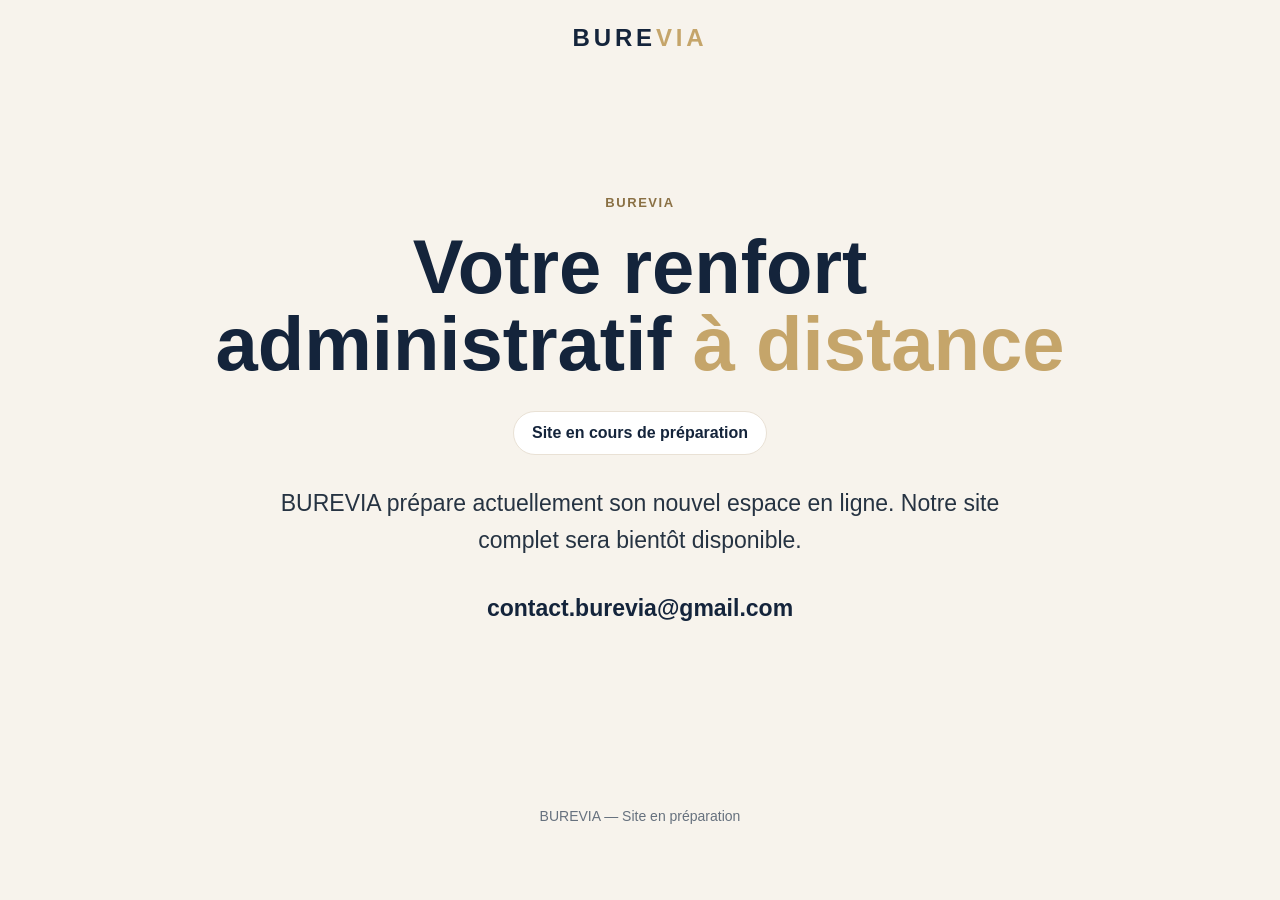
==== index.html @ a7ea3c5e "Add initial HTML structure for BUREVIA site" ====
<!doctype html>
<html lang="fr">
<head>
  <meta charset="utf-8">
  <meta name="viewport" content="width=device-width,initial-scale=1">
  <meta name="robots" content="noindex,nofollow">
  <title>BUREVIA — Votre renfort administratif à distance</title>

  <style>
    :root{
      --navy:#14243b;
      --gold:#c5a56a;
      --cream:#f7f3ec;
      --white:#ffffff;
      --text:#263342;
    }

    *{
      box-sizing:border-box;
    }

    body{
      margin:0;
      font-family:-apple-system,BlinkMacSystemFont,"Segoe UI",sans-serif;
      background:var(--cream);
      color:var(--text);
    }

    header{
      padding:24px 7%;
      display:flex;
      justify-content:center;
    }

    .logo{
      font-weight:800;
      letter-spacing:.16em;
      color:var(--navy);
      font-size:24px;
    }

    .logo span{
      color:var(--gold);
    }

    main{
      min-height:78vh;
      display:grid;
      place-items:center;
      padding:50px 7%;
    }

    .hero{
      max-width:900px;
      text-align:center;
    }

    .eyebrow{
      color:#8a7044;
      font-weight:700;
      letter-spacing:.12em;
      text-transform:uppercase;
      font-size:13px;
    }

    h1{
      font-size:clamp(40px,7vw,76px);
      line-height:1.02;
      color:var(--navy);
      margin:18px 0;
    }

    .accent{
      color:var(--gold);
    }

    p{
      font-size:clamp(18px,2.4vw,23px);
      line-height:1.6;
      max-width:720px;
      margin:0 auto 32px;
    }

    .status{
      display:inline-block;
      background:var(--white);
      border:1px solid #e9e1d5;
      border-radius:999px;
      padding:12px 18px;
      margin:10px 0 30px;
      color:var(--navy);
      font-weight:700;
    }

    a{
      color:var(--navy);
      font-weight:700;
      text-decoration:none;
    }

    footer{
      text-align:center;
      padding:30px;
      color:#66717e;
      font-size:14px;
    }
  </style>
</head>

<body>
  <header>
    <div class="logo">BURE<span>VIA</span></div>
  </header>

  <main>
    <section class="hero">
      <div class="eyebrow">BUREVIA</div>

      <h1>
        Votre renfort administratif
        <span class="accent">à distance</span>
      </h1>

      <div class="status">
        Site en cours de préparation
      </div>

      <p>
        BUREVIA prépare actuellement son nouvel espace en ligne.
        Notre site complet sera bientôt disponible.
      </p>

      <p>
        <a href="mailto:contact.burevia@gmail.com">
          contact.burevia@gmail.com
        </a>
      </p>
    </section>
  </main>

  <footer>
    BUREVIA — Site en préparation
  </footer>
</body>
</html>
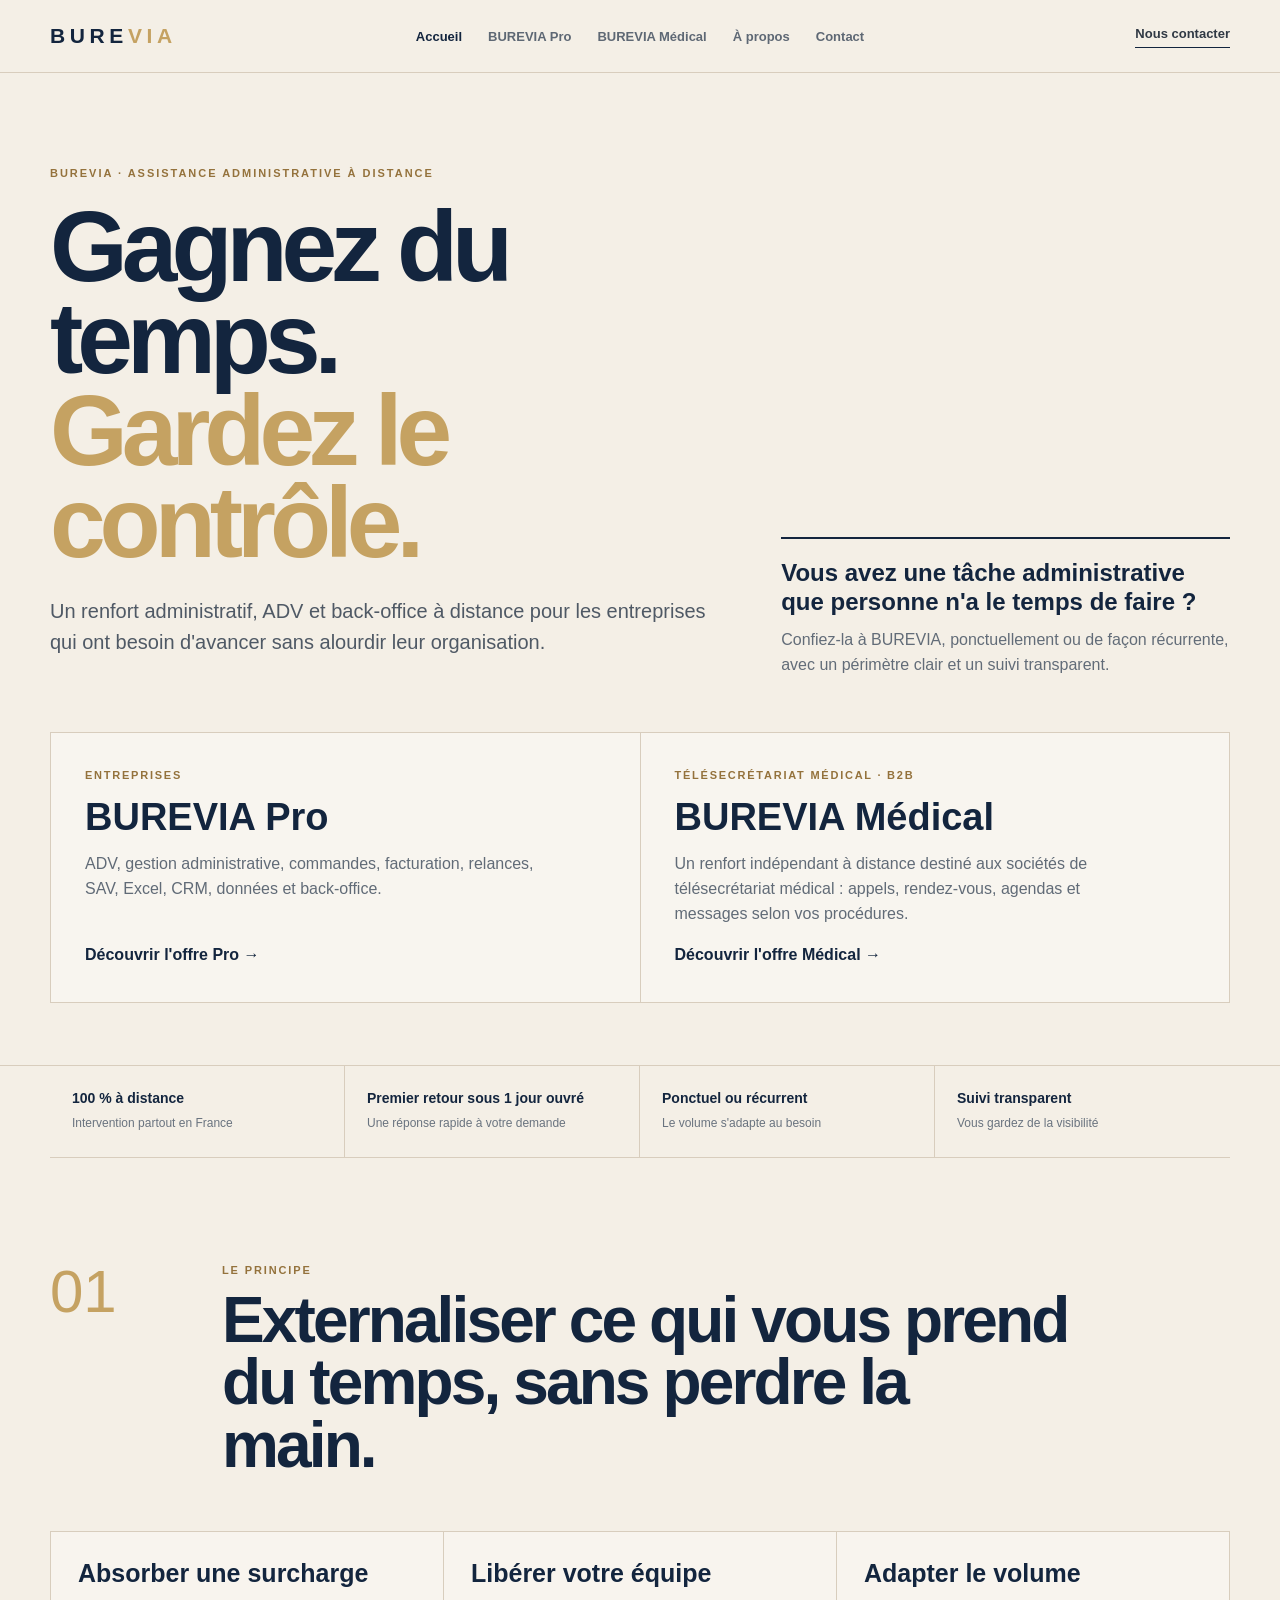
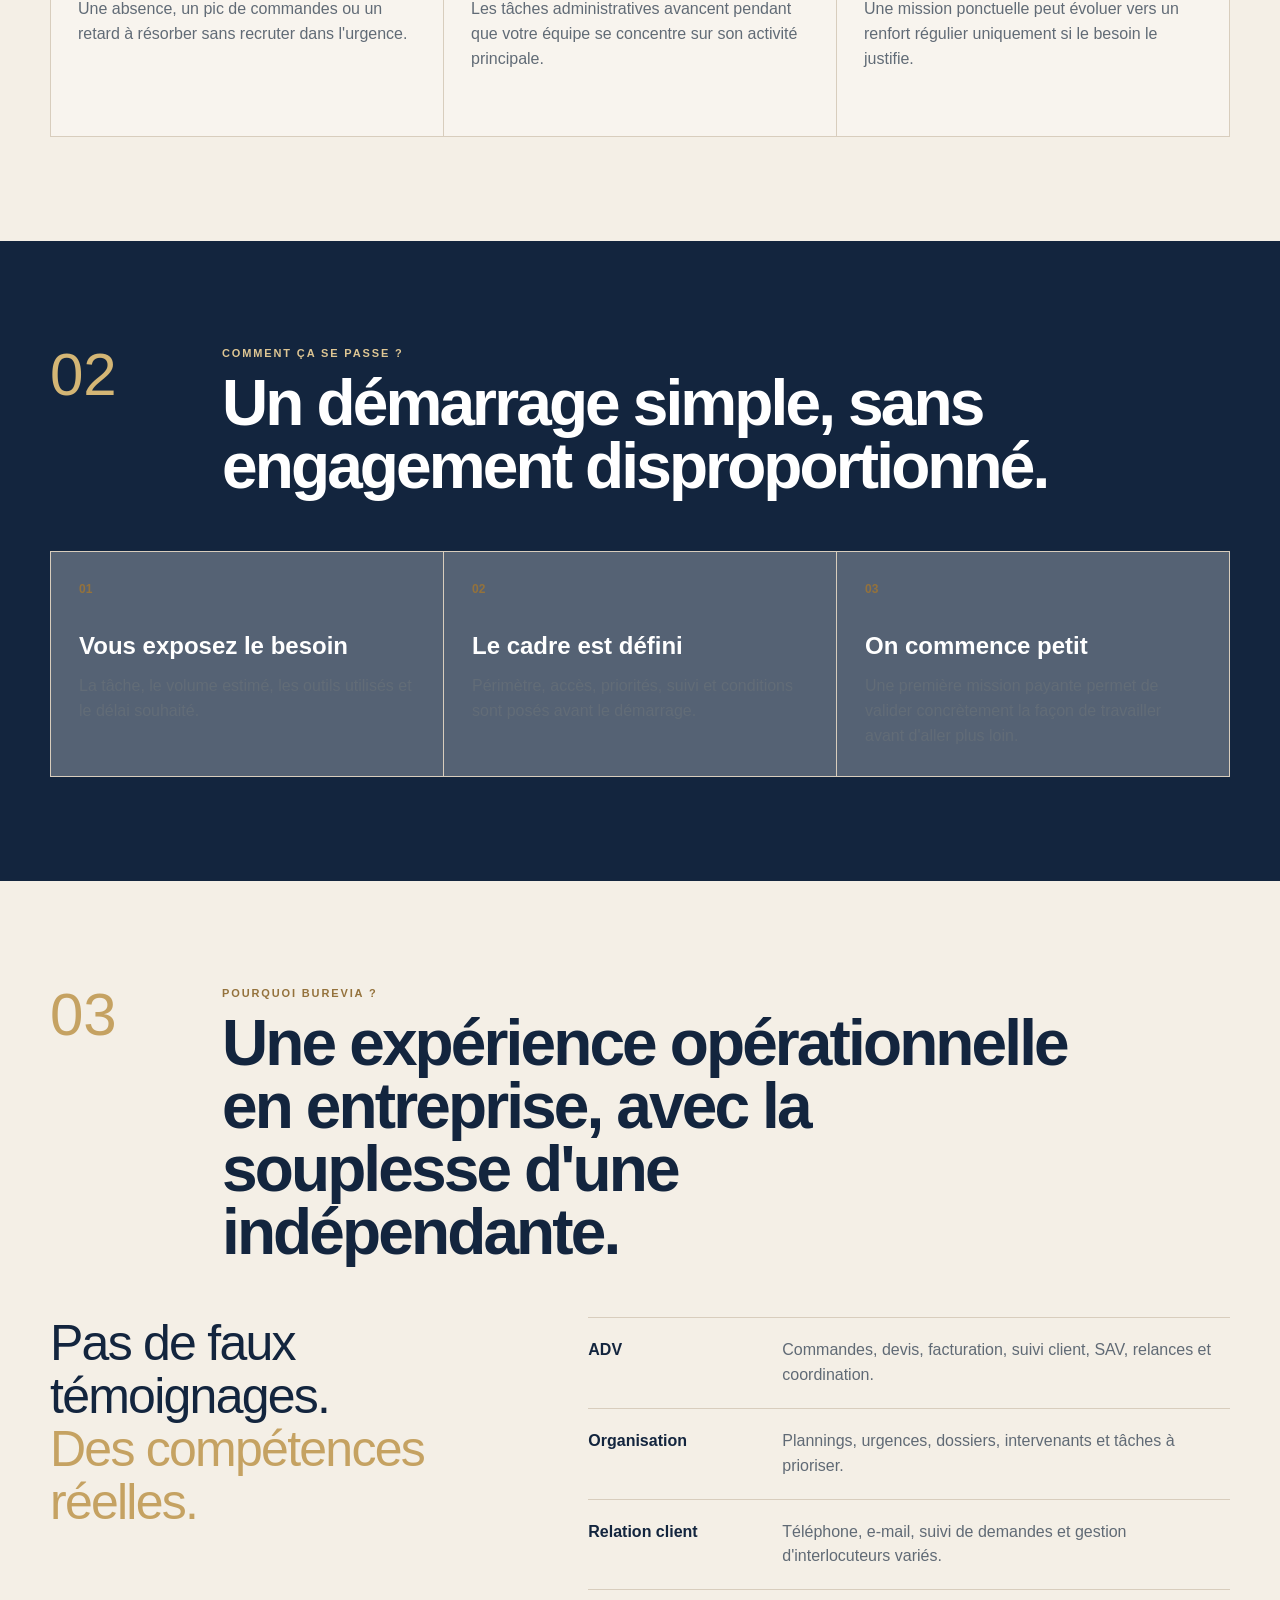
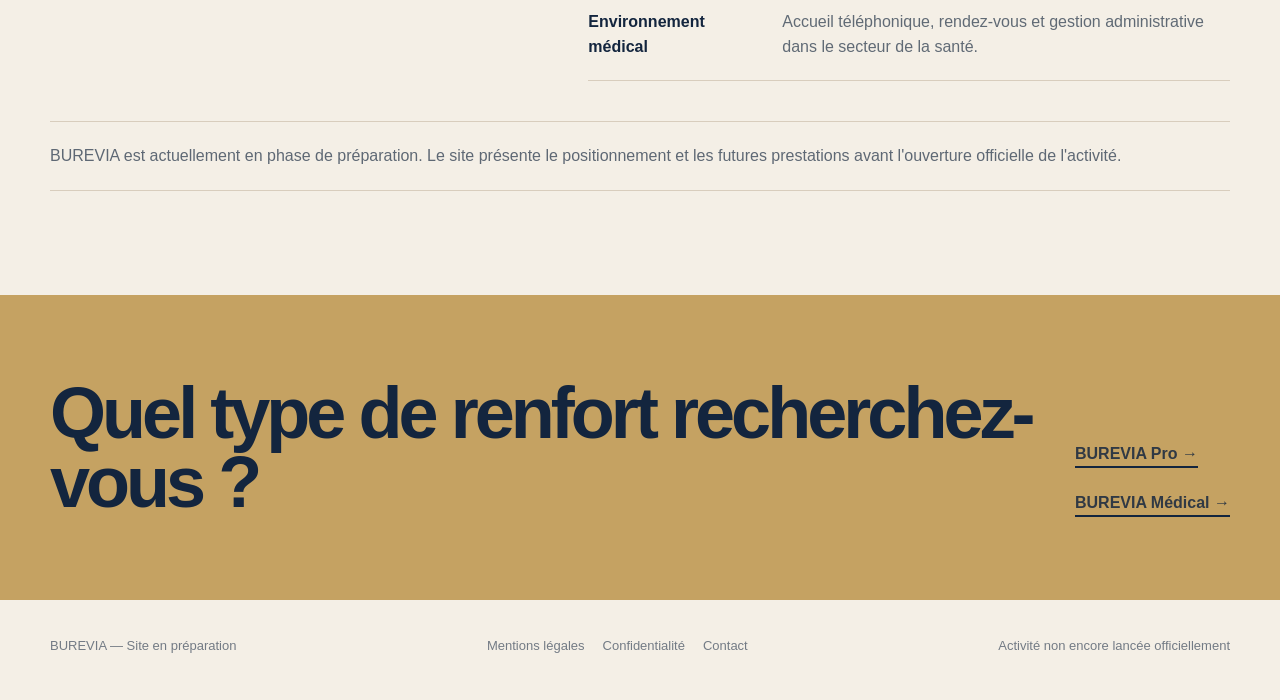
==== commit bb735e6e: "Remplacer index.html par la nouvelle version du site BUREVIA" ====
--- a/index.html
+++ b/index.html
@@ -1,145 +1,142 @@
-<!doctype html>
-<html lang="fr">
-<head>
-  <meta charset="utf-8">
-  <meta name="viewport" content="width=device-width,initial-scale=1">
-  <meta name="robots" content="noindex,nofollow">
-  <title>BUREVIA — Votre renfort administratif à distance</title>
+<!doctype html><html lang="fr"><head>
+<meta charset="utf-8"><meta name="viewport" content="width=device-width,initial-scale=1">
+<title>BUREVIA | Renfort administratif, ADV et back-office à distance</title>
+<meta name="description" content="BUREVIA accompagne les entreprises avec un renfort administratif, ADV et back-office à distance. Offre dédiée de sous-traitance B2B en télésecrétariat médical.">
+<meta name="robots" content="noindex,nofollow">
+<link rel="canonical" href="https://burevia.github.io/">
+<link rel="icon" href="/favicon.svg" type="image/svg+xml">
+<meta name="theme-color" content="#13253e">
+<meta property="og:type" content="website"><meta property="og:locale" content="fr_FR">
+<meta property="og:site_name" content="BUREVIA"><meta property="og:title" content="BUREVIA | Renfort administratif, ADV et back-office à distance">
+<meta property="og:description" content="BUREVIA accompagne les entreprises avec un renfort administratif, ADV et back-office à distance. Offre dédiée de sous-traitance B2B en télésecrétariat médical."><meta property="og:url" content="https://burevia.github.io/">
+<meta name="twitter:card" content="summary"><meta name="twitter:title" content="BUREVIA | Renfort administratif, ADV et back-office à distance"><meta name="twitter:description" content="BUREVIA accompagne les entreprises avec un renfort administratif, ADV et back-office à distance. Offre dédiée de sous-traitance B2B en télésecrétariat médical.">
+<script type="application/ld+json">{"@context":"https://schema.org","@type":"Organization","name":"BUREVIA","url":"https://burevia.github.io/","email":"contact.burevia@gmail.com","description":"Renfort administratif, ADV et back-office à distance, avec une offre de sous-traitance B2B de télésecrétariat médical.","areaServed":{"@type":"Country","name":"France"}}</script><style>
+:root{--navy:#13253e;--navy2:#1d3554;--gold:#c5a262;--gold2:#94723c;--sand:#f4efe6;--sand2:#eae2d6;--white:#fff;--ink:#303944;--muted:#69737f;--line:#d8cdbd;--max:1180px}
+*{box-sizing:border-box}html{scroll-behavior:smooth}body{margin:0;background:var(--sand);color:var(--ink);font-family:-apple-system,BlinkMacSystemFont,"Segoe UI",Helvetica,Arial,sans-serif;line-height:1.55}
+a{color:inherit}.shell{width:min(calc(100% - 36px),var(--max));margin:auto}
+.skip{position:absolute;left:-9999px}.skip:focus{left:14px;top:14px;z-index:999;background:#fff;padding:10px 14px}
+header{position:sticky;top:0;z-index:30;background:rgba(244,239,230,.96);backdrop-filter:blur(16px);border-bottom:1px solid var(--line)}
+.top{min-height:72px;display:grid;grid-template-columns:1fr auto 1fr;align-items:center;gap:20px}
+.logo{text-decoration:none;color:var(--navy);font-weight:900;letter-spacing:.22em;font-size:21px}.logo span{color:var(--gold)}
+nav ul{display:flex;gap:26px;list-style:none;margin:0;padding:0}nav a{text-decoration:none;color:#5e6874;font-size:13px;font-weight:750}nav a:hover,nav a[aria-current="page"]{color:var(--navy)}
+.mail{justify-self:end;text-decoration:none;font-size:13px;font-weight:850;border-bottom:1px solid var(--navy);padding-bottom:3px}
+.kicker{font-size:11px;text-transform:uppercase;letter-spacing:.18em;color:var(--gold2);font-weight:900;margin-bottom:18px}
+.hero{padding:92px 0 62px;border-bottom:1px solid var(--line)}.hero-grid{display:grid;grid-template-columns:1.2fr .8fr;gap:58px;align-items:end}
+h1,h2,h3{color:var(--navy);margin-top:0}h1{font-size:clamp(54px,8vw,100px);line-height:.92;letter-spacing:-.06em;margin-bottom:28px}h1 span{display:block;color:var(--gold)}
+.lead{font-size:20px;color:#4f5965;max-width:790px}.side{border-top:2px solid var(--navy);padding-top:20px}.side strong{display:block;font-size:24px;line-height:1.2;color:var(--navy);margin-bottom:12px}.side p{margin:0;color:#626c78}
+.pathways{display:grid;grid-template-columns:1fr 1fr;border-top:1px solid var(--line);border-left:1px solid var(--line);margin-top:54px}.path{padding:34px;border-right:1px solid var(--line);border-bottom:1px solid var(--line);min-height:270px;display:flex;flex-direction:column;justify-content:space-between;background:rgba(255,255,255,.36);transition:.18s ease}.path:hover{background:#fff;transform:translateY(-2px)}
+.path .mini{font-size:11px;text-transform:uppercase;letter-spacing:.16em;color:var(--gold2);font-weight:900}.path h2{font-size:38px;line-height:1;margin:14px 0}.path p{color:#616b77;max-width:470px}.path a{text-decoration:none;font-weight:900;color:var(--navy)}
+.trust{display:grid;grid-template-columns:repeat(4,1fr);border-bottom:1px solid var(--line)}.trust div{padding:22px;border-right:1px solid var(--line)}.trust div:last-child{border-right:0}.trust b{display:block;color:var(--navy);font-size:14px}.trust span{color:var(--muted);font-size:12px}
+.section{padding:104px 0}.head{display:grid;grid-template-columns:140px 1fr;gap:32px;margin-bottom:54px}.num{font-size:60px;color:var(--gold);font-weight:300;line-height:1}.ey{font-size:11px;text-transform:uppercase;letter-spacing:.17em;color:var(--gold2);font-weight:900}.head h2{font-size:clamp(38px,5vw,64px);line-height:.98;letter-spacing:-.045em;margin:10px 0 0;max-width:850px}
+.results{display:grid;grid-template-columns:repeat(3,1fr);border-top:1px solid var(--line);border-left:1px solid var(--line)}.result{padding:27px;border-right:1px solid var(--line);border-bottom:1px solid var(--line);min-height:205px;background:rgba(255,255,255,.3)}.result h3{font-size:25px;line-height:1.15;margin-bottom:10px}.result p{margin:0;color:#616b76}
+.dark{background:var(--navy);color:#fff}.dark .head h2,.dark h3{color:#fff}.dark .ey{color:#dec693}.dark .num{color:#d4b675}.dark .result{background:transparent;border-color:rgba(255,255,255,.17)}.dark .results{border-color:rgba(255,255,255,.17)}.dark .result p{color:#c2ccd7}
+.rows{margin-top:48px;border-top:1px solid var(--line)}.row{display:grid;grid-template-columns:65px 240px 1fr;gap:28px;padding:22px 0;border-bottom:1px solid var(--line)}.row .idx{font-size:12px;color:var(--gold2);font-weight:900}.row h3{margin:0;font-size:21px}.row p{margin:0;color:#626c77}.dark .rows,.dark .row{border-color:rgba(255,255,255,.16)}.dark .row p{color:#c3ccd6}.dark .row .idx{color:#d5ba84}
+.process{display:grid;grid-template-columns:repeat(3,1fr);gap:0;border-top:1px solid var(--line);border-left:1px solid var(--line)}.step{padding:28px;border-right:1px solid var(--line);border-bottom:1px solid var(--line);background:rgba(255,255,255,.28)}.step .n{font-size:12px;color:var(--gold2);font-weight:900;margin-bottom:28px}.step h3{font-size:24px;margin-bottom:10px}.step p{margin:0;color:#626c77}
+.two{display:grid;grid-template-columns:1.1fr .9fr;gap:68px}.aside{border-left:1px solid var(--line);padding-left:30px}.aside h3{font-size:29px;line-height:1.12}.aside p{color:#616b76}
+.proof{display:grid;grid-template-columns:.85fr 1.15fr;gap:64px}.quote{font-size:clamp(30px,4vw,50px);line-height:1.06;letter-spacing:-.035em;color:var(--navy);margin:0}.quote span{color:var(--gold)}
+.prooflist{border-top:1px solid var(--line)}.proofrow{display:grid;grid-template-columns:170px 1fr;gap:24px;padding:20px 0;border-bottom:1px solid var(--line)}.proofrow b{color:var(--navy)}.proofrow span{color:#606a75}
+.note{margin-top:40px;padding:22px 0;border-top:1px solid var(--line);border-bottom:1px solid var(--line);color:#5e6874}
+.final{background:var(--gold);padding:84px 0}.final-grid{display:grid;grid-template-columns:1fr auto;gap:40px;align-items:end}.final h2{font-size:clamp(42px,6vw,72px);line-height:.95;letter-spacing:-.055em;margin:0}.final a{text-decoration:none;font-weight:900;border-bottom:2px solid var(--navy);padding-bottom:4px}
+footer{padding:36px 0 44px;color:#737b85;font-size:13px}.foot{display:flex;justify-content:space-between;gap:20px;flex-wrap:wrap}.footlinks{display:flex;gap:18px;flex-wrap:wrap}.foot a{text-decoration:none}
+@media(max-width:950px){nav{display:none}.top{grid-template-columns:1fr auto}.hero-grid,.two,.proof{grid-template-columns:1fr}.pathways{grid-template-columns:1fr}.trust{grid-template-columns:repeat(2,1fr)}.head{grid-template-columns:90px 1fr}.results,.process{grid-template-columns:1fr}.aside{border-left:0;border-top:1px solid var(--line);padding:28px 0 0}}
+@media(max-width:640px){.shell{width:min(calc(100% - 28px),var(--max))}.hero{padding-top:62px}h1{font-size:54px}.trust{grid-template-columns:1fr}.trust div{border-right:0;border-bottom:1px solid var(--line)}.section{padding:74px 0}.head{grid-template-columns:1fr;gap:10px}.num{font-size:40px}.proofrow{grid-template-columns:1fr;gap:5px}.final-grid{grid-template-columns:1fr}.mail{font-size:12px}}
+</style></head><body>
+<a class="skip" href="#contenu">Aller au contenu</a>
+<header><div class="shell top">
+<a class="logo" href="index.html" aria-label="BUREVIA accueil">BURE<span>VIA</span></a>
+<nav aria-label="Navigation principale"><ul>
+<li><a href="index.html" aria-current="page">Accueil</a></li>
+<li><a href="pro.html">BUREVIA Pro</a></li>
+<li><a href="medical.html">BUREVIA Médical</a></li>
+<li><a href="a-propos.html">À propos</a></li>
+<li><a href="contact.html">Contact</a></li>
+</ul></nav>
+<a class="mail" href="mailto:contact.burevia@gmail.com">Nous contacter</a>
+</div></header>
 
-  <style>
-    :root{
-      --navy:#14243b;
-      --gold:#c5a56a;
-      --cream:#f7f3ec;
-      --white:#ffffff;
-      --text:#263342;
-    }
+<main id="contenu">
+<section class="hero"><div class="shell">
+<div class="hero-grid">
+<div>
+<div class="kicker">BUREVIA · Assistance administrative à distance</div>
+<h1>Gagnez du temps.<span>Gardez le contrôle.</span></h1>
+<p class="lead">Un renfort administratif, ADV et back-office à distance pour les entreprises qui ont besoin d'avancer sans alourdir leur organisation.</p>
+</div>
+<aside class="side">
+<strong>Vous avez une tâche administrative que personne n'a le temps de faire ?</strong>
+<p>Confiez-la à BUREVIA, ponctuellement ou de façon récurrente, avec un périmètre clair et un suivi transparent.</p>
+</aside>
+</div>
 
-    *{
-      box-sizing:border-box;
-    }
+<div class="pathways">
+<article class="path">
+<div>
+<div class="mini">Entreprises</div>
+<h2>BUREVIA Pro</h2>
+<p>ADV, gestion administrative, commandes, facturation, relances, SAV, Excel, CRM, données et back-office.</p>
+</div>
+<a href="pro.html">Découvrir l'offre Pro →</a>
+</article>
 
-    body{
-      margin:0;
-      font-family:-apple-system,BlinkMacSystemFont,"Segoe UI",sans-serif;
-      background:var(--cream);
-      color:var(--text);
-    }
+<article class="path">
+<div>
+<div class="mini">Télésecrétariat médical · B2B</div>
+<h2>BUREVIA Médical</h2>
+<p>Un renfort indépendant à distance destiné aux sociétés de télésecrétariat médical : appels, rendez-vous, agendas et messages selon vos procédures.</p>
+</div>
+<a href="medical.html">Découvrir l'offre Médical →</a>
+</article>
+</div>
+</div></section>
 
-    header{
-      padding:24px 7%;
-      display:flex;
-      justify-content:center;
-    }
+<div class="shell trust">
+<div><b>100 % à distance</b><span>Intervention partout en France</span></div>
+<div><b>Premier retour sous 1 jour ouvré</b><span>Une réponse rapide à votre demande</span></div>
+<div><b>Ponctuel ou récurrent</b><span>Le volume s'adapte au besoin</span></div>
+<div><b>Suivi transparent</b><span>Vous gardez de la visibilité</span></div>
+</div>
 
-    .logo{
-      font-weight:800;
-      letter-spacing:.16em;
-      color:var(--navy);
-      font-size:24px;
-    }
+<section class="section"><div class="shell">
+<div class="head"><div class="num">01</div><div><div class="ey">Le principe</div><h2>Externaliser ce qui vous prend du temps, sans perdre la main.</h2></div></div>
+<div class="results">
+<div class="result"><h3>Absorber une surcharge</h3><p>Une absence, un pic de commandes ou un retard à résorber sans recruter dans l'urgence.</p></div>
+<div class="result"><h3>Libérer votre équipe</h3><p>Les tâches administratives avancent pendant que votre équipe se concentre sur son activité principale.</p></div>
+<div class="result"><h3>Adapter le volume</h3><p>Une mission ponctuelle peut évoluer vers un renfort régulier uniquement si le besoin le justifie.</p></div>
+</div>
+</div></section>
 
-    .logo span{
-      color:var(--gold);
-    }
+<section class="section dark"><div class="shell">
+<div class="head"><div class="num">02</div><div><div class="ey">Comment ça se passe ?</div><h2>Un démarrage simple, sans engagement disproportionné.</h2></div></div>
+<div class="process">
+<div class="step"><div class="n">01</div><h3>Vous exposez le besoin</h3><p>La tâche, le volume estimé, les outils utilisés et le délai souhaité.</p></div>
+<div class="step"><div class="n">02</div><h3>Le cadre est défini</h3><p>Périmètre, accès, priorités, suivi et conditions sont posés avant le démarrage.</p></div>
+<div class="step"><div class="n">03</div><h3>On commence petit</h3><p>Une première mission payante permet de valider concrètement la façon de travailler avant d'aller plus loin.</p></div>
+</div>
+</div></section>
 
-    main{
-      min-height:78vh;
-      display:grid;
-      place-items:center;
-      padding:50px 7%;
-    }
+<section class="section"><div class="shell">
+<div class="head"><div class="num">03</div><div><div class="ey">Pourquoi BUREVIA ?</div><h2>Une expérience opérationnelle en entreprise, avec la souplesse d'une indépendante.</h2></div></div>
+<div class="proof">
+<p class="quote">Pas de faux témoignages.<br><span>Des compétences réelles.</span></p>
+<div class="prooflist">
+<div class="proofrow"><b>ADV</b><span>Commandes, devis, facturation, suivi client, SAV, relances et coordination.</span></div>
+<div class="proofrow"><b>Organisation</b><span>Plannings, urgences, dossiers, intervenants et tâches à prioriser.</span></div>
+<div class="proofrow"><b>Relation client</b><span>Téléphone, e-mail, suivi de demandes et gestion d'interlocuteurs variés.</span></div>
+<div class="proofrow"><b>Environnement médical</b><span>Accueil téléphonique, rendez-vous et gestion administrative dans le secteur de la santé.</span></div>
+</div>
+</div>
+<div class="note">BUREVIA est actuellement en phase de préparation. Le site présente le positionnement et les futures prestations avant l'ouverture officielle de l'activité.</div>
+</div></section>
 
-    .hero{
-      max-width:900px;
-      text-align:center;
-    }
+<section class="final"><div class="shell final-grid">
+<h2>Quel type de renfort recherchez-vous ?</h2>
+<div><a href="pro.html">BUREVIA Pro →</a><br><br><a href="medical.html">BUREVIA Médical →</a></div>
+</div></section>
+</main>
 
-    .eyebrow{
-      color:#8a7044;
-      font-weight:700;
-      letter-spacing:.12em;
-      text-transform:uppercase;
-      font-size:13px;
-    }
-
-    h1{
-      font-size:clamp(40px,7vw,76px);
-      line-height:1.02;
-      color:var(--navy);
-      margin:18px 0;
-    }
-
-    .accent{
-      color:var(--gold);
-    }
-
-    p{
-      font-size:clamp(18px,2.4vw,23px);
-      line-height:1.6;
-      max-width:720px;
-      margin:0 auto 32px;
-    }
-
-    .status{
-      display:inline-block;
-      background:var(--white);
-      border:1px solid #e9e1d5;
-      border-radius:999px;
-      padding:12px 18px;
-      margin:10px 0 30px;
-      color:var(--navy);
-      font-weight:700;
-    }
-
-    a{
-      color:var(--navy);
-      font-weight:700;
-      text-decoration:none;
-    }
-
-    footer{
-      text-align:center;
-      padding:30px;
-      color:#66717e;
-      font-size:14px;
-    }
-  </style>
-</head>
-
-<body>
-  <header>
-    <div class="logo">BURE<span>VIA</span></div>
-  </header>
-
-  <main>
-    <section class="hero">
-      <div class="eyebrow">BUREVIA</div>
-
-      <h1>
-        Votre renfort administratif
-        <span class="accent">à distance</span>
-      </h1>
-
-      <div class="status">
-        Site en cours de préparation
-      </div>
-
-      <p>
-        BUREVIA prépare actuellement son nouvel espace en ligne.
-        Notre site complet sera bientôt disponible.
-      </p>
-
-      <p>
-        <a href="mailto:contact.burevia@gmail.com">
-          contact.burevia@gmail.com
-        </a>
-      </p>
-    </section>
-  </main>
-
-  <footer>
-    BUREVIA — Site en préparation
-  </footer>
-</body>
-</html>
+<footer><div class="shell foot">
+<div>BUREVIA — Site en préparation</div>
+<div class="footlinks"><a href="mentions-legales.html">Mentions légales</a><a href="confidentialite.html">Confidentialité</a><a href="contact.html">Contact</a></div>
+<div>Activité non encore lancée officiellement</div>
+</div></footer>
+</body></html>
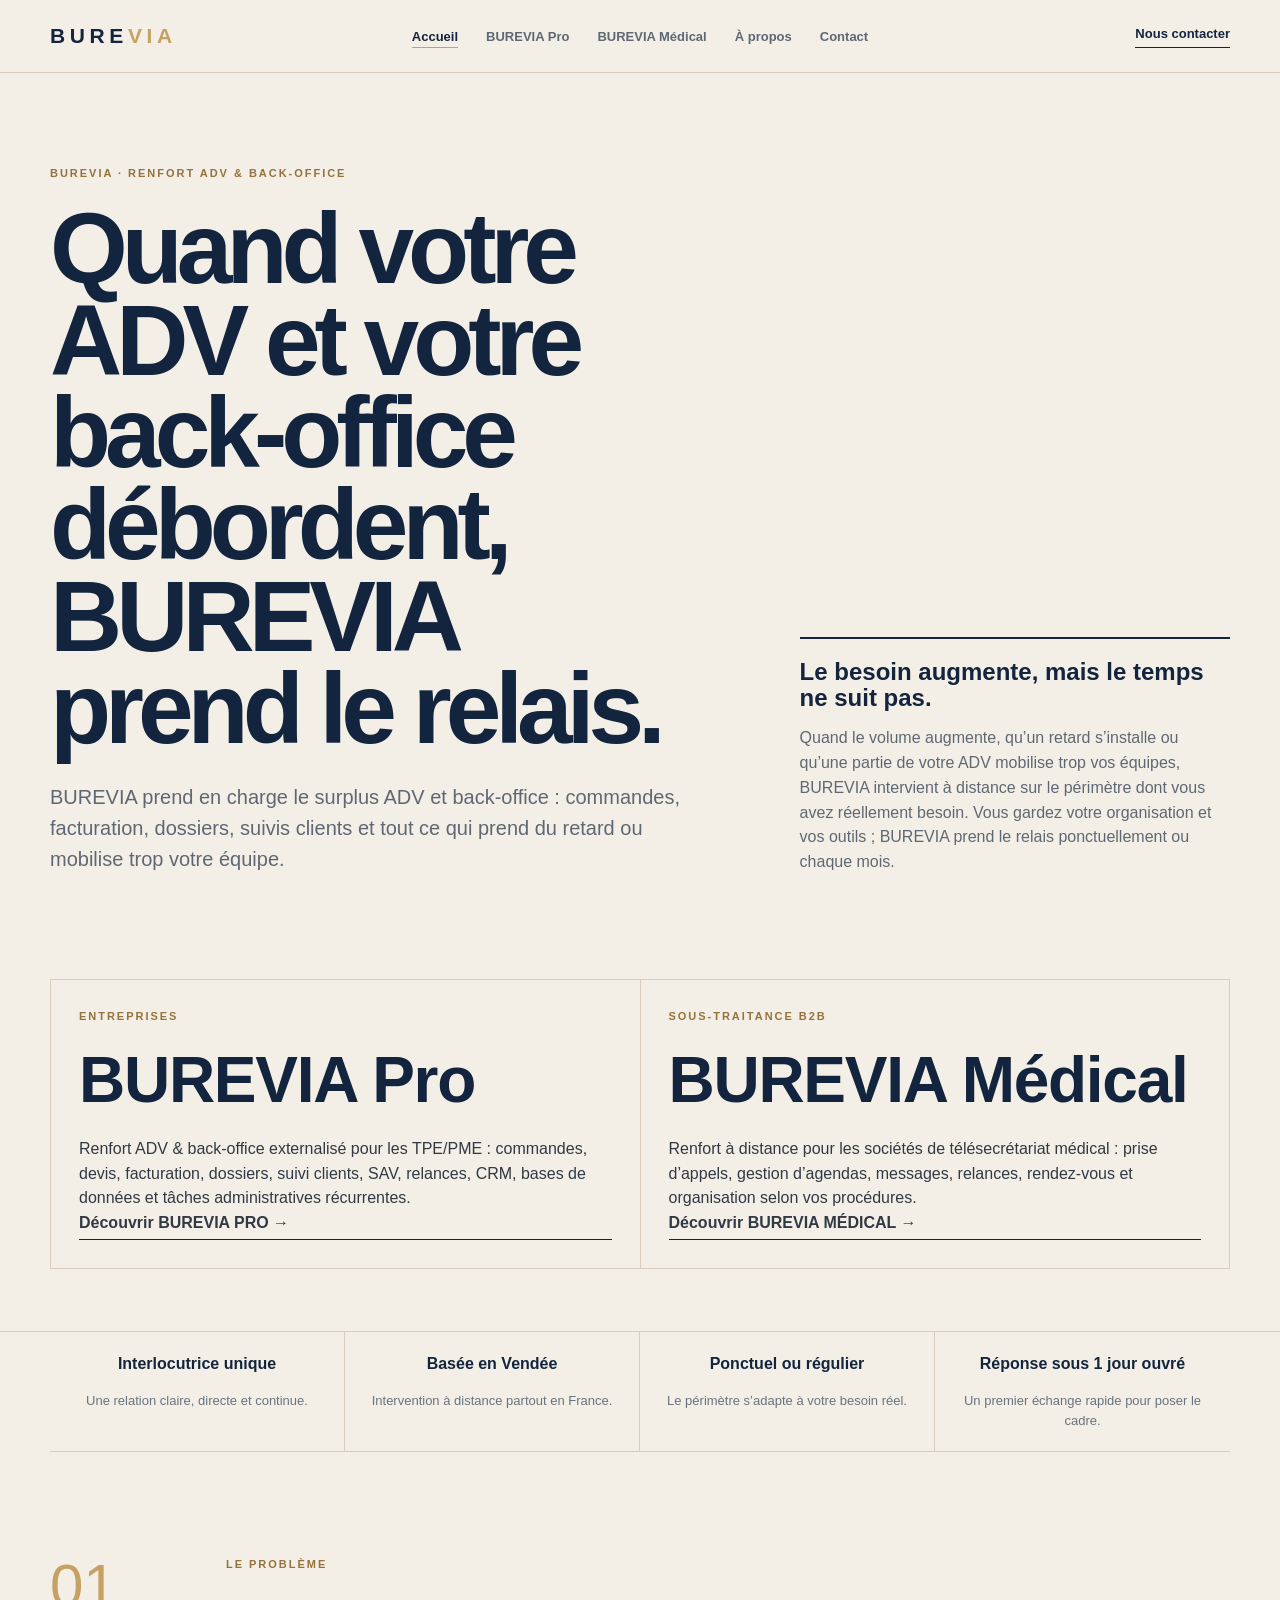
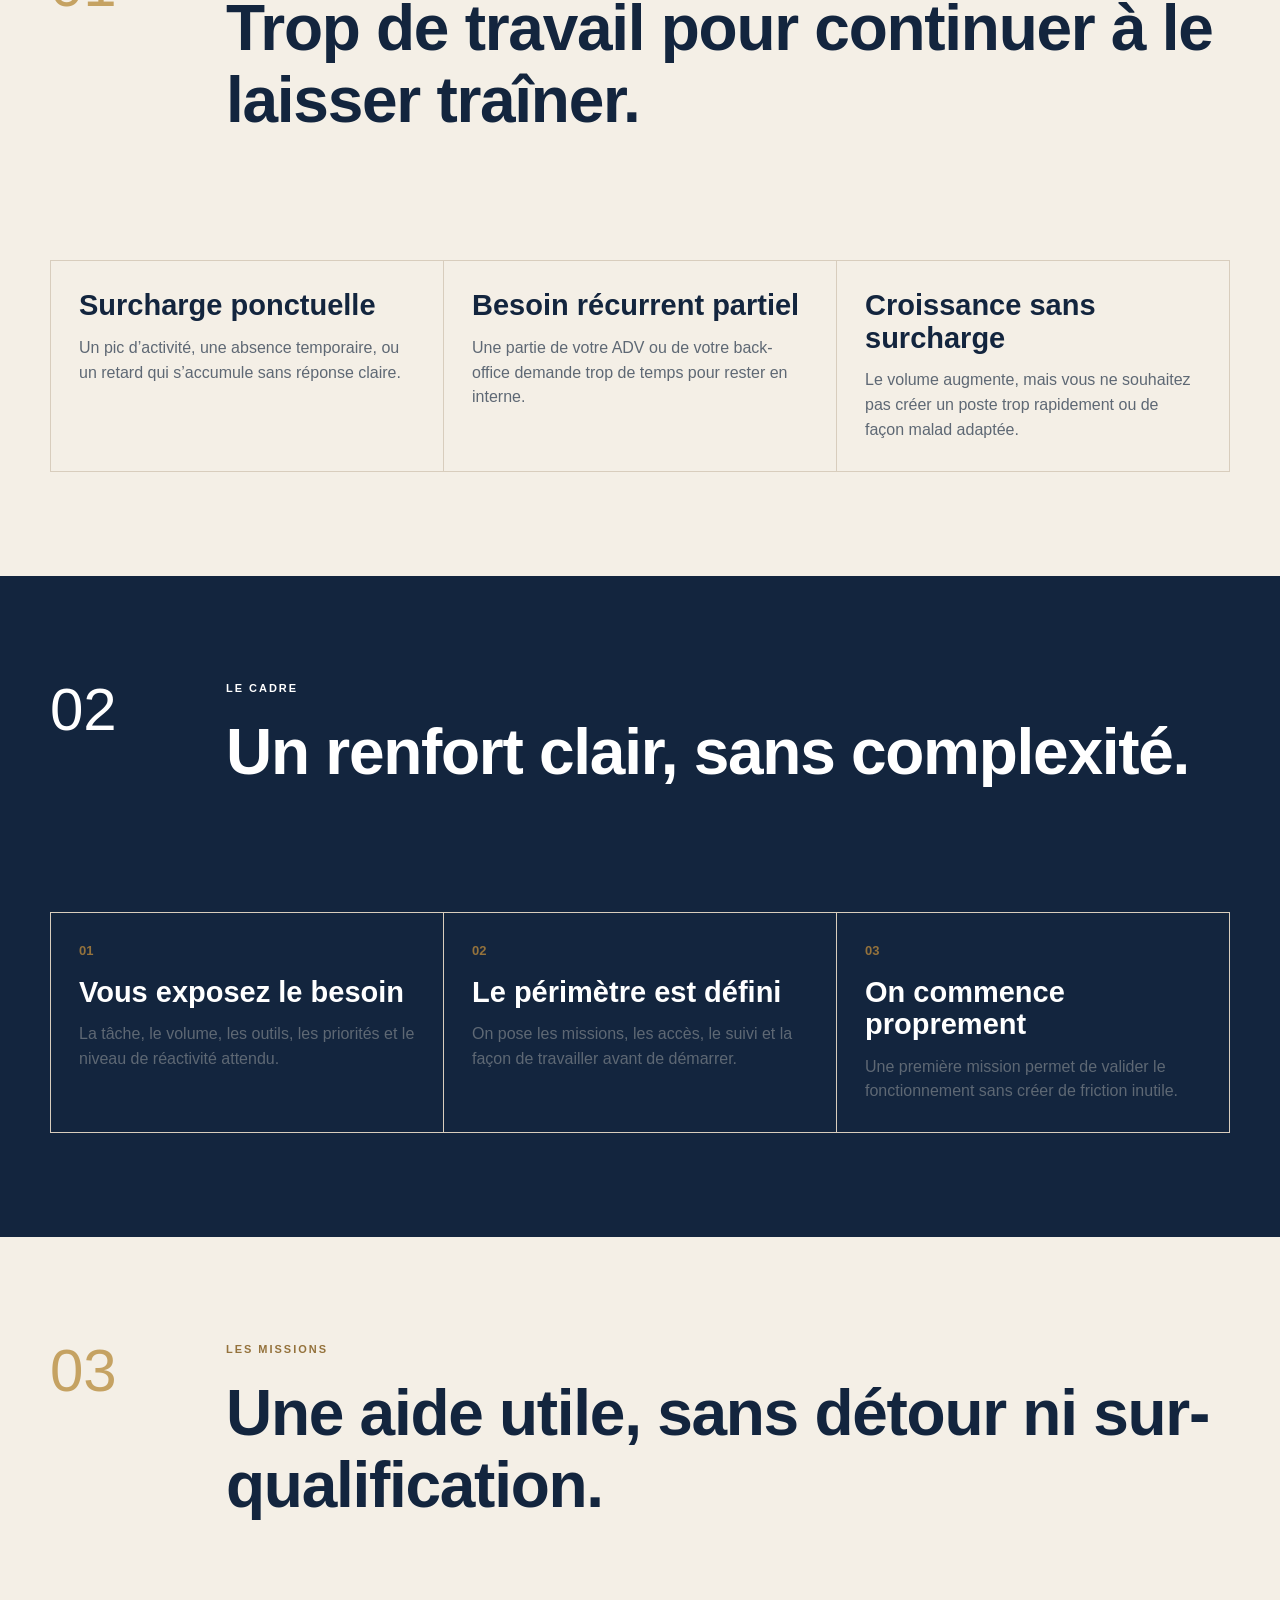
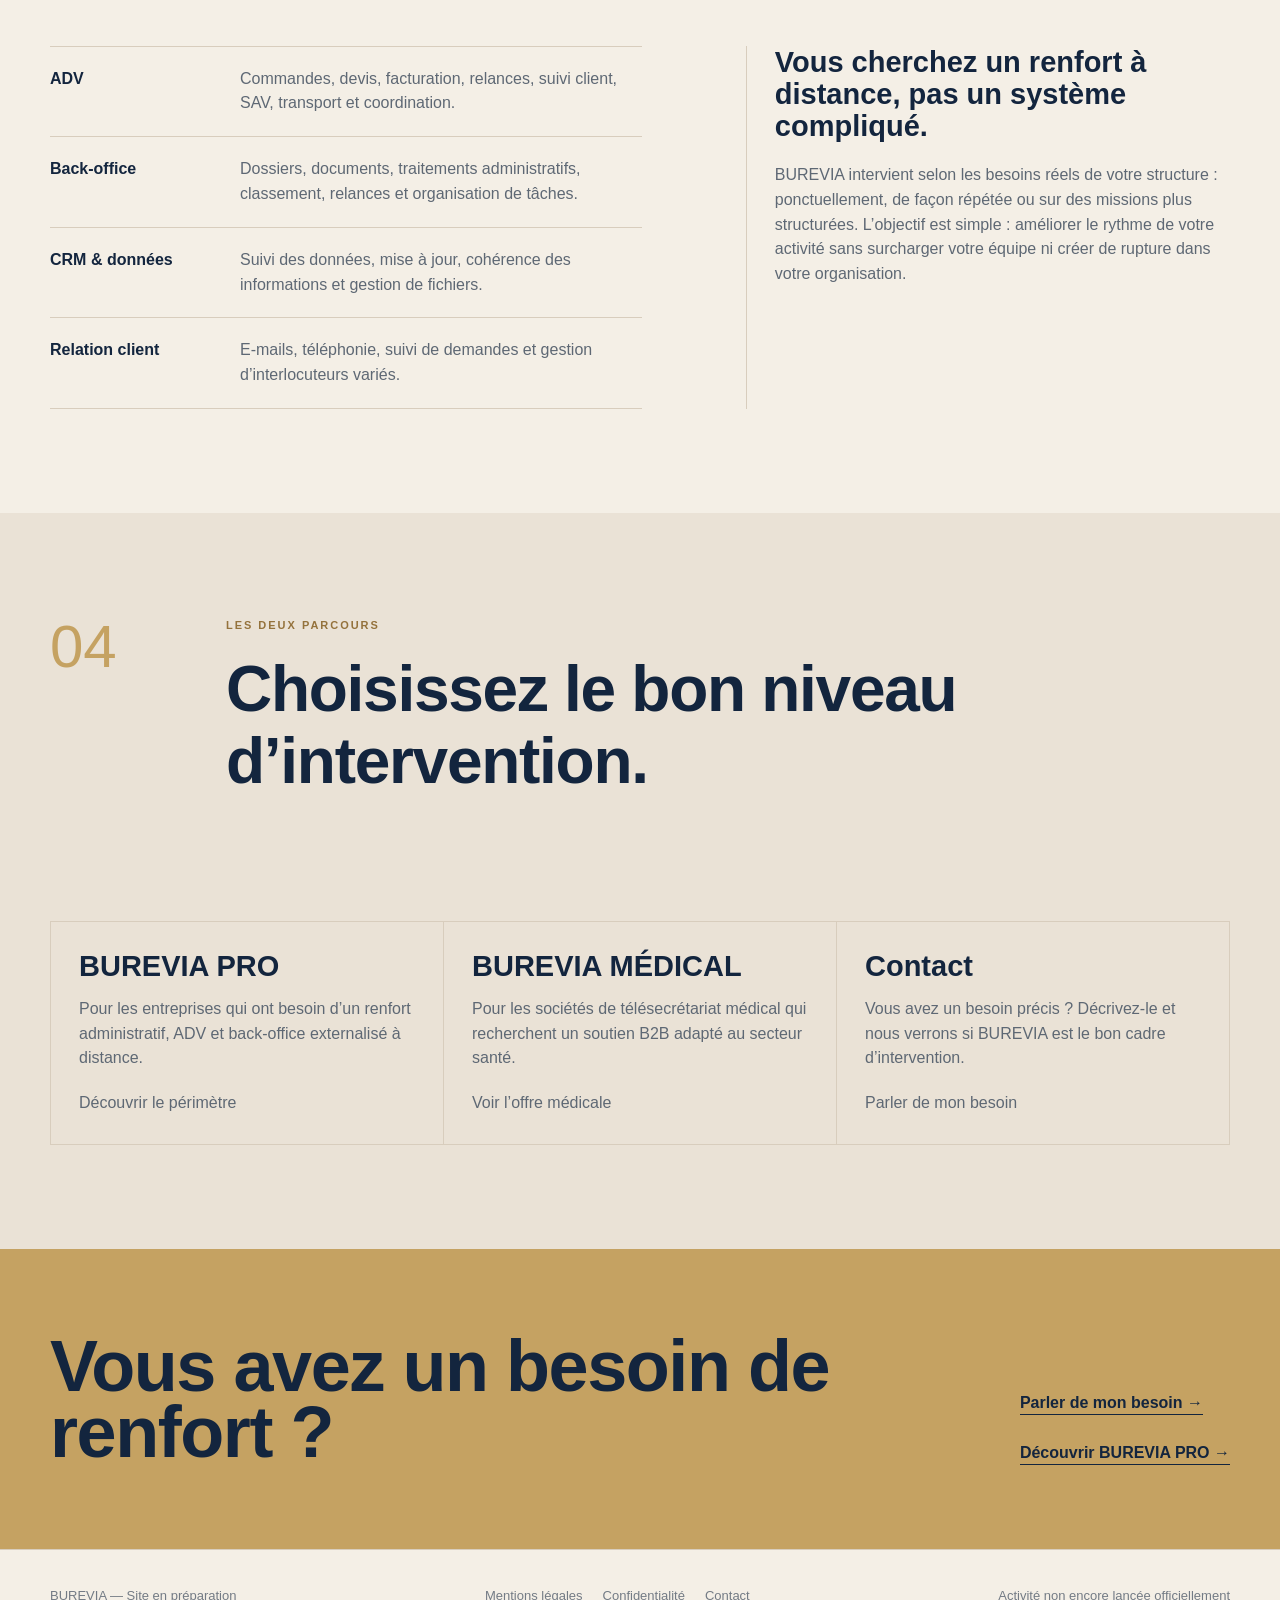
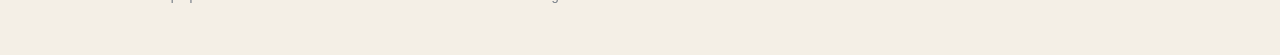
==== commit 734dc23f: "V9 step 2: rebuild homepage" ====
--- a/index.html
+++ b/index.html
@@ -1,142 +1,250 @@
-<!doctype html><html lang="fr"><head>
-<meta charset="utf-8"><meta name="viewport" content="width=device-width,initial-scale=1">
-<title>BUREVIA | Renfort administratif, ADV et back-office à distance</title>
-<meta name="description" content="BUREVIA accompagne les entreprises avec un renfort administratif, ADV et back-office à distance. Offre dédiée de sous-traitance B2B en télésecrétariat médical.">
-<meta name="robots" content="noindex,nofollow">
-<link rel="canonical" href="https://burevia.github.io/">
-<link rel="icon" href="/favicon.svg" type="image/svg+xml">
-<meta name="theme-color" content="#13253e">
-<meta property="og:type" content="website"><meta property="og:locale" content="fr_FR">
-<meta property="og:site_name" content="BUREVIA"><meta property="og:title" content="BUREVIA | Renfort administratif, ADV et back-office à distance">
-<meta property="og:description" content="BUREVIA accompagne les entreprises avec un renfort administratif, ADV et back-office à distance. Offre dédiée de sous-traitance B2B en télésecrétariat médical."><meta property="og:url" content="https://burevia.github.io/">
-<meta name="twitter:card" content="summary"><meta name="twitter:title" content="BUREVIA | Renfort administratif, ADV et back-office à distance"><meta name="twitter:description" content="BUREVIA accompagne les entreprises avec un renfort administratif, ADV et back-office à distance. Offre dédiée de sous-traitance B2B en télésecrétariat médical.">
-<script type="application/ld+json">{"@context":"https://schema.org","@type":"Organization","name":"BUREVIA","url":"https://burevia.github.io/","email":"contact.burevia@gmail.com","description":"Renfort administratif, ADV et back-office à distance, avec une offre de sous-traitance B2B de télésecrétariat médical.","areaServed":{"@type":"Country","name":"France"}}</script><style>
-:root{--navy:#13253e;--navy2:#1d3554;--gold:#c5a262;--gold2:#94723c;--sand:#f4efe6;--sand2:#eae2d6;--white:#fff;--ink:#303944;--muted:#69737f;--line:#d8cdbd;--max:1180px}
-*{box-sizing:border-box}html{scroll-behavior:smooth}body{margin:0;background:var(--sand);color:var(--ink);font-family:-apple-system,BlinkMacSystemFont,"Segoe UI",Helvetica,Arial,sans-serif;line-height:1.55}
-a{color:inherit}.shell{width:min(calc(100% - 36px),var(--max));margin:auto}
-.skip{position:absolute;left:-9999px}.skip:focus{left:14px;top:14px;z-index:999;background:#fff;padding:10px 14px}
-header{position:sticky;top:0;z-index:30;background:rgba(244,239,230,.96);backdrop-filter:blur(16px);border-bottom:1px solid var(--line)}
-.top{min-height:72px;display:grid;grid-template-columns:1fr auto 1fr;align-items:center;gap:20px}
-.logo{text-decoration:none;color:var(--navy);font-weight:900;letter-spacing:.22em;font-size:21px}.logo span{color:var(--gold)}
-nav ul{display:flex;gap:26px;list-style:none;margin:0;padding:0}nav a{text-decoration:none;color:#5e6874;font-size:13px;font-weight:750}nav a:hover,nav a[aria-current="page"]{color:var(--navy)}
-.mail{justify-self:end;text-decoration:none;font-size:13px;font-weight:850;border-bottom:1px solid var(--navy);padding-bottom:3px}
-.kicker{font-size:11px;text-transform:uppercase;letter-spacing:.18em;color:var(--gold2);font-weight:900;margin-bottom:18px}
-.hero{padding:92px 0 62px;border-bottom:1px solid var(--line)}.hero-grid{display:grid;grid-template-columns:1.2fr .8fr;gap:58px;align-items:end}
-h1,h2,h3{color:var(--navy);margin-top:0}h1{font-size:clamp(54px,8vw,100px);line-height:.92;letter-spacing:-.06em;margin-bottom:28px}h1 span{display:block;color:var(--gold)}
-.lead{font-size:20px;color:#4f5965;max-width:790px}.side{border-top:2px solid var(--navy);padding-top:20px}.side strong{display:block;font-size:24px;line-height:1.2;color:var(--navy);margin-bottom:12px}.side p{margin:0;color:#626c78}
-.pathways{display:grid;grid-template-columns:1fr 1fr;border-top:1px solid var(--line);border-left:1px solid var(--line);margin-top:54px}.path{padding:34px;border-right:1px solid var(--line);border-bottom:1px solid var(--line);min-height:270px;display:flex;flex-direction:column;justify-content:space-between;background:rgba(255,255,255,.36);transition:.18s ease}.path:hover{background:#fff;transform:translateY(-2px)}
-.path .mini{font-size:11px;text-transform:uppercase;letter-spacing:.16em;color:var(--gold2);font-weight:900}.path h2{font-size:38px;line-height:1;margin:14px 0}.path p{color:#616b77;max-width:470px}.path a{text-decoration:none;font-weight:900;color:var(--navy)}
-.trust{display:grid;grid-template-columns:repeat(4,1fr);border-bottom:1px solid var(--line)}.trust div{padding:22px;border-right:1px solid var(--line)}.trust div:last-child{border-right:0}.trust b{display:block;color:var(--navy);font-size:14px}.trust span{color:var(--muted);font-size:12px}
-.section{padding:104px 0}.head{display:grid;grid-template-columns:140px 1fr;gap:32px;margin-bottom:54px}.num{font-size:60px;color:var(--gold);font-weight:300;line-height:1}.ey{font-size:11px;text-transform:uppercase;letter-spacing:.17em;color:var(--gold2);font-weight:900}.head h2{font-size:clamp(38px,5vw,64px);line-height:.98;letter-spacing:-.045em;margin:10px 0 0;max-width:850px}
-.results{display:grid;grid-template-columns:repeat(3,1fr);border-top:1px solid var(--line);border-left:1px solid var(--line)}.result{padding:27px;border-right:1px solid var(--line);border-bottom:1px solid var(--line);min-height:205px;background:rgba(255,255,255,.3)}.result h3{font-size:25px;line-height:1.15;margin-bottom:10px}.result p{margin:0;color:#616b76}
-.dark{background:var(--navy);color:#fff}.dark .head h2,.dark h3{color:#fff}.dark .ey{color:#dec693}.dark .num{color:#d4b675}.dark .result{background:transparent;border-color:rgba(255,255,255,.17)}.dark .results{border-color:rgba(255,255,255,.17)}.dark .result p{color:#c2ccd7}
-.rows{margin-top:48px;border-top:1px solid var(--line)}.row{display:grid;grid-template-columns:65px 240px 1fr;gap:28px;padding:22px 0;border-bottom:1px solid var(--line)}.row .idx{font-size:12px;color:var(--gold2);font-weight:900}.row h3{margin:0;font-size:21px}.row p{margin:0;color:#626c77}.dark .rows,.dark .row{border-color:rgba(255,255,255,.16)}.dark .row p{color:#c3ccd6}.dark .row .idx{color:#d5ba84}
-.process{display:grid;grid-template-columns:repeat(3,1fr);gap:0;border-top:1px solid var(--line);border-left:1px solid var(--line)}.step{padding:28px;border-right:1px solid var(--line);border-bottom:1px solid var(--line);background:rgba(255,255,255,.28)}.step .n{font-size:12px;color:var(--gold2);font-weight:900;margin-bottom:28px}.step h3{font-size:24px;margin-bottom:10px}.step p{margin:0;color:#626c77}
-.two{display:grid;grid-template-columns:1.1fr .9fr;gap:68px}.aside{border-left:1px solid var(--line);padding-left:30px}.aside h3{font-size:29px;line-height:1.12}.aside p{color:#616b76}
-.proof{display:grid;grid-template-columns:.85fr 1.15fr;gap:64px}.quote{font-size:clamp(30px,4vw,50px);line-height:1.06;letter-spacing:-.035em;color:var(--navy);margin:0}.quote span{color:var(--gold)}
-.prooflist{border-top:1px solid var(--line)}.proofrow{display:grid;grid-template-columns:170px 1fr;gap:24px;padding:20px 0;border-bottom:1px solid var(--line)}.proofrow b{color:var(--navy)}.proofrow span{color:#606a75}
-.note{margin-top:40px;padding:22px 0;border-top:1px solid var(--line);border-bottom:1px solid var(--line);color:#5e6874}
-.final{background:var(--gold);padding:84px 0}.final-grid{display:grid;grid-template-columns:1fr auto;gap:40px;align-items:end}.final h2{font-size:clamp(42px,6vw,72px);line-height:.95;letter-spacing:-.055em;margin:0}.final a{text-decoration:none;font-weight:900;border-bottom:2px solid var(--navy);padding-bottom:4px}
-footer{padding:36px 0 44px;color:#737b85;font-size:13px}.foot{display:flex;justify-content:space-between;gap:20px;flex-wrap:wrap}.footlinks{display:flex;gap:18px;flex-wrap:wrap}.foot a{text-decoration:none}
-@media(max-width:950px){nav{display:none}.top{grid-template-columns:1fr auto}.hero-grid,.two,.proof{grid-template-columns:1fr}.pathways{grid-template-columns:1fr}.trust{grid-template-columns:repeat(2,1fr)}.head{grid-template-columns:90px 1fr}.results,.process{grid-template-columns:1fr}.aside{border-left:0;border-top:1px solid var(--line);padding:28px 0 0}}
-@media(max-width:640px){.shell{width:min(calc(100% - 28px),var(--max))}.hero{padding-top:62px}h1{font-size:54px}.trust{grid-template-columns:1fr}.trust div{border-right:0;border-bottom:1px solid var(--line)}.section{padding:74px 0}.head{grid-template-columns:1fr;gap:10px}.num{font-size:40px}.proofrow{grid-template-columns:1fr;gap:5px}.final-grid{grid-template-columns:1fr}.mail{font-size:12px}}
-</style></head><body>
-<a class="skip" href="#contenu">Aller au contenu</a>
-<header><div class="shell top">
-<a class="logo" href="index.html" aria-label="BUREVIA accueil">BURE<span>VIA</span></a>
-<nav aria-label="Navigation principale"><ul>
-<li><a href="index.html" aria-current="page">Accueil</a></li>
-<li><a href="pro.html">BUREVIA Pro</a></li>
-<li><a href="medical.html">BUREVIA Médical</a></li>
-<li><a href="a-propos.html">À propos</a></li>
-<li><a href="contact.html">Contact</a></li>
-</ul></nav>
-<a class="mail" href="mailto:contact.burevia@gmail.com">Nous contacter</a>
-</div></header>
-
-<main id="contenu">
-<section class="hero"><div class="shell">
-<div class="hero-grid">
-<div>
-<div class="kicker">BUREVIA · Assistance administrative à distance</div>
-<h1>Gagnez du temps.<span>Gardez le contrôle.</span></h1>
-<p class="lead">Un renfort administratif, ADV et back-office à distance pour les entreprises qui ont besoin d'avancer sans alourdir leur organisation.</p>
-</div>
-<aside class="side">
-<strong>Vous avez une tâche administrative que personne n'a le temps de faire ?</strong>
-<p>Confiez-la à BUREVIA, ponctuellement ou de façon récurrente, avec un périmètre clair et un suivi transparent.</p>
-</aside>
-</div>
-
-<div class="pathways">
-<article class="path">
-<div>
-<div class="mini">Entreprises</div>
-<h2>BUREVIA Pro</h2>
-<p>ADV, gestion administrative, commandes, facturation, relances, SAV, Excel, CRM, données et back-office.</p>
-</div>
-<a href="pro.html">Découvrir l'offre Pro →</a>
-</article>
-
-<article class="path">
-<div>
-<div class="mini">Télésecrétariat médical · B2B</div>
-<h2>BUREVIA Médical</h2>
-<p>Un renfort indépendant à distance destiné aux sociétés de télésecrétariat médical : appels, rendez-vous, agendas et messages selon vos procédures.</p>
-</div>
-<a href="medical.html">Découvrir l'offre Médical →</a>
-</article>
-</div>
-</div></section>
-
-<div class="shell trust">
-<div><b>100 % à distance</b><span>Intervention partout en France</span></div>
-<div><b>Premier retour sous 1 jour ouvré</b><span>Une réponse rapide à votre demande</span></div>
-<div><b>Ponctuel ou récurrent</b><span>Le volume s'adapte au besoin</span></div>
-<div><b>Suivi transparent</b><span>Vous gardez de la visibilité</span></div>
-</div>
-
-<section class="section"><div class="shell">
-<div class="head"><div class="num">01</div><div><div class="ey">Le principe</div><h2>Externaliser ce qui vous prend du temps, sans perdre la main.</h2></div></div>
-<div class="results">
-<div class="result"><h3>Absorber une surcharge</h3><p>Une absence, un pic de commandes ou un retard à résorber sans recruter dans l'urgence.</p></div>
-<div class="result"><h3>Libérer votre équipe</h3><p>Les tâches administratives avancent pendant que votre équipe se concentre sur son activité principale.</p></div>
-<div class="result"><h3>Adapter le volume</h3><p>Une mission ponctuelle peut évoluer vers un renfort régulier uniquement si le besoin le justifie.</p></div>
-</div>
-</div></section>
-
-<section class="section dark"><div class="shell">
-<div class="head"><div class="num">02</div><div><div class="ey">Comment ça se passe ?</div><h2>Un démarrage simple, sans engagement disproportionné.</h2></div></div>
-<div class="process">
-<div class="step"><div class="n">01</div><h3>Vous exposez le besoin</h3><p>La tâche, le volume estimé, les outils utilisés et le délai souhaité.</p></div>
-<div class="step"><div class="n">02</div><h3>Le cadre est défini</h3><p>Périmètre, accès, priorités, suivi et conditions sont posés avant le démarrage.</p></div>
-<div class="step"><div class="n">03</div><h3>On commence petit</h3><p>Une première mission payante permet de valider concrètement la façon de travailler avant d'aller plus loin.</p></div>
-</div>
-</div></section>
-
-<section class="section"><div class="shell">
-<div class="head"><div class="num">03</div><div><div class="ey">Pourquoi BUREVIA ?</div><h2>Une expérience opérationnelle en entreprise, avec la souplesse d'une indépendante.</h2></div></div>
-<div class="proof">
-<p class="quote">Pas de faux témoignages.<br><span>Des compétences réelles.</span></p>
-<div class="prooflist">
-<div class="proofrow"><b>ADV</b><span>Commandes, devis, facturation, suivi client, SAV, relances et coordination.</span></div>
-<div class="proofrow"><b>Organisation</b><span>Plannings, urgences, dossiers, intervenants et tâches à prioriser.</span></div>
-<div class="proofrow"><b>Relation client</b><span>Téléphone, e-mail, suivi de demandes et gestion d'interlocuteurs variés.</span></div>
-<div class="proofrow"><b>Environnement médical</b><span>Accueil téléphonique, rendez-vous et gestion administrative dans le secteur de la santé.</span></div>
-</div>
-</div>
-<div class="note">BUREVIA est actuellement en phase de préparation. Le site présente le positionnement et les futures prestations avant l'ouverture officielle de l'activité.</div>
-</div></section>
-
-<section class="final"><div class="shell final-grid">
-<h2>Quel type de renfort recherchez-vous ?</h2>
-<div><a href="pro.html">BUREVIA Pro →</a><br><br><a href="medical.html">BUREVIA Médical →</a></div>
-</div></section>
-</main>
-
-<footer><div class="shell foot">
-<div>BUREVIA — Site en préparation</div>
-<div class="footlinks"><a href="mentions-legales.html">Mentions légales</a><a href="confidentialite.html">Confidentialité</a><a href="contact.html">Contact</a></div>
-<div>Activité non encore lancée officiellement</div>
-</div></footer>
-</body></html>+<!doctype html>
+<html lang="fr">
+  <head>
+    <meta charset="utf-8">
+    <meta name="viewport" content="width=device-width,initial-scale=1">
+    <title>BUREVIA | Renfort ADV & back-office à distance</title>
+    <meta name="description" content="Quand votre ADV et votre back-office débordent, BUREVIA prend le relais. Un renfort administratif et ADV à distance pour les TPE/PME.">
+    <meta name="robots" content="noindex,nofollow">
+    <link rel="canonical" href="https://burevia.github.io/">
+    <link rel="icon" href="/favicon.svg" type="image/svg+xml">
+    <meta name="theme-color" content="#13253e">
+    <meta property="og:type" content="website">
+    <meta property="og:locale" content="fr_FR">
+    <meta property="og:site_name" content="BUREVIA">
+    <meta property="og:title" content="BUREVIA | Renfort ADV & back-office à distance">
+    <meta property="og:description" content="Quand votre ADV et votre back-office débordent, BUREVIA prend le relais. Un renfort administratif et ADV à distance pour les TPE/PME.">
+    <meta name="twitter:card" content="summary">
+    <meta name="twitter:title" content="BUREVIA | Renfort ADV & back-office à distance">
+    <meta name="twitter:description" content="Quand votre ADV et votre back-office débordent, BUREVIA prend le relais.">
+    <link rel="stylesheet" href="styles.css">
+    <script type="application/ld+json">
+      {
+        "@context": "https://schema.org",
+        "@type": "Organization",
+        "name": "BUREVIA",
+        "url": "https://burevia.github.io/",
+        "email": "contact.burevia@gmail.com",
+        "description": "BUREVIA prend en charge le surplus ADV et back-office à distance pour les entreprises qui ont besoin d'un renfort ponctuel ou régulier.",
+        "areaServed": "FR",
+        "sameAs": [
+          "https://burevia.github.io/"
+        ]
+      }
+    </script>
+  </head>
+  <body>
+    <a class="skip" href="#contenu">Aller au contenu</a>
+
+    <header>
+      <div class="shell top">
+        <a class="logo" href="index.html" aria-label="BUREVIA accueil">BURE<span>VIA</span></a>
+        <nav aria-label="Navigation principale">
+          <ul>
+            <li><a href="index.html" aria-current="page">Accueil</a></li>
+            <li><a href="pro.html">BUREVIA Pro</a></li>
+            <li><a href="medical.html">BUREVIA Médical</a></li>
+            <li><a href="a-propos.html">À propos</a></li>
+            <li><a href="contact.html">Contact</a></li>
+          </ul>
+        </nav>
+        <a class="mail" href="mailto:contact.burevia@gmail.com">Nous contacter</a>
+      </div>
+    </header>
+
+    <main id="contenu">
+      <section class="hero">
+        <div class="shell">
+          <div class="hero-grid">
+            <div>
+              <div class="kicker">BUREVIA · Renfort ADV &amp; back-office</div>
+              <h1>Quand votre ADV et votre back-office débordent, BUREVIA prend le relais.</h1>
+              <p class="lead">BUREVIA prend en charge le surplus ADV et back-office : commandes, facturation, dossiers, suivis clients et tout ce qui prend du retard ou mobilise trop votre équipe.</p>
+            </div>
+
+            <aside class="side" aria-label="Problème et solution">
+              <strong>Le besoin augmente, mais le temps ne suit pas.</strong>
+              <p>Quand le volume augmente, qu’un retard s’installe ou qu’une partie de votre ADV mobilise trop vos équipes, BUREVIA intervient à distance sur le périmètre dont vous avez réellement besoin. Vous gardez votre organisation et vos outils ; BUREVIA prend le relais ponctuellement ou chaque mois.</p>
+            </aside>
+          </div>
+
+          <div class="pathways" aria-label="Offres BUREVIA">
+            <article class="path">
+              <div>
+                <div class="eyebrow">Entreprises</div>
+                <h2>BUREVIA Pro</h2>
+                <p>Renfort ADV &amp; back-office externalisé pour les TPE/PME : commandes, devis, facturation, dossiers, suivi clients, SAV, relances, CRM, bases de données et tâches administratives récurrentes.</p>
+              </div>
+              <a href="pro.html">Découvrir BUREVIA PRO →</a>
+            </article>
+
+            <article class="path">
+              <div>
+                <div class="eyebrow">Sous-traitance B2B</div>
+                <h2>BUREVIA Médical</h2>
+                <p>Renfort à distance pour les sociétés de télésecrétariat médical : prise d’appels, gestion d’agendas, messages, relances, rendez-vous et organisation selon vos procédures.</p>
+              </div>
+              <a href="medical.html">Découvrir BUREVIA MÉDICAL →</a>
+            </article>
+          </div>
+        </div>
+      </section>
+
+      <div class="shell trust" aria-label="Points clés">
+        <div>
+          <b>Interlocutrice unique</b>
+          <span>Une relation claire, directe et continue.</span>
+        </div>
+        <div>
+          <b>Basée en Vendée</b>
+          <span>Intervention à distance partout en France.</span>
+        </div>
+        <div>
+          <b>Ponctuel ou régulier</b>
+          <span>Le périmètre s’adapte à votre besoin réel.</span>
+        </div>
+        <div>
+          <b>Réponse sous 1 jour ouvré</b>
+          <span>Un premier échange rapide pour poser le cadre.</span>
+        </div>
+      </div>
+
+      <section class="section">
+        <div class="shell">
+          <div class="head">
+            <div class="num">01</div>
+            <div>
+              <div class="ey">Le problème</div>
+              <h2>Trop de travail pour continuer à le laisser traîner.</h2>
+            </div>
+          </div>
+
+          <div class="results">
+            <div class="result">
+              <h3>Surcharge ponctuelle</h3>
+              <p>Un pic d’activité, une absence temporaire, ou un retard qui s’accumule sans réponse claire.</p>
+            </div>
+            <div class="result">
+              <h3>Besoin récurrent partiel</h3>
+              <p>Une partie de votre ADV ou de votre back-office demande trop de temps pour rester en interne.</p>
+            </div>
+            <div class="result">
+              <h3>Croissance sans surcharge</h3>
+              <p>Le volume augmente, mais vous ne souhaitez pas créer un poste trop rapidement ou de façon malad adaptée.</p>
+            </div>
+          </div>
+        </div>
+      </section>
+
+      <section class="section dark">
+        <div class="shell">
+          <div class="head">
+            <div class="num">02</div>
+            <div>
+              <div class="ey">Le cadre</div>
+              <h2>Un renfort clair, sans complexité.</h2>
+            </div>
+          </div>
+
+          <div class="process">
+            <div class="step">
+              <div class="n">01</div>
+              <h3>Vous exposez le besoin</h3>
+              <p>La tâche, le volume, les outils, les priorités et le niveau de réactivité attendu.</p>
+            </div>
+            <div class="step">
+              <div class="n">02</div>
+              <h3>Le périmètre est défini</h3>
+              <p>On pose les missions, les accès, le suivi et la façon de travailler avant de démarrer.</p>
+            </div>
+            <div class="step">
+              <div class="n">03</div>
+              <h3>On commence proprement</h3>
+              <p>Une première mission permet de valider le fonctionnement sans créer de friction inutile.</p>
+            </div>
+          </div>
+        </div>
+      </section>
+
+      <section class="section">
+        <div class="shell">
+          <div class="head">
+            <div class="num">03</div>
+            <div>
+              <div class="ey">Les missions</div>
+              <h2>Une aide utile, sans détour ni sur-qualification.</h2>
+            </div>
+          </div>
+
+          <div class="two">
+            <div>
+              <div class="prooflist">
+                <div class="proofrow"><b>ADV</b><span>Commandes, devis, facturation, relances, suivi client, SAV, transport et coordination.</span></div>
+                <div class="proofrow"><b>Back-office</b><span>Dossiers, documents, traitements administratifs, classement, relances et organisation de tâches.</span></div>
+                <div class="proofrow"><b>CRM &amp; données</b><span>Suivi des données, mise à jour, cohérence des informations et gestion de fichiers.</span></div>
+                <div class="proofrow"><b>Relation client</b><span>E-mails, téléphonie, suivi de demandes et gestion d’interlocuteurs variés.</span></div>
+              </div>
+            </div>
+
+            <aside class="aside">
+              <h3>Vous cherchez un renfort à distance, pas un système compliqué.</h3>
+              <p>BUREVIA intervient selon les besoins réels de votre structure : ponctuellement, de façon répétée ou sur des missions plus structurées. L’objectif est simple : améliorer le rythme de votre activité sans surcharger votre équipe ni créer de rupture dans votre organisation.</p>
+            </aside>
+          </div>
+        </div>
+      </section>
+
+      <section class="section" style="background: var(--sand2);">
+        <div class="shell">
+          <div class="head">
+            <div class="num">04</div>
+            <div>
+              <div class="ey">Les deux parcours</div>
+              <h2>Choisissez le bon niveau d’intervention.</h2>
+            </div>
+          </div>
+
+          <div class="results">
+            <div class="result">
+              <h3>BUREVIA PRO</h3>
+              <p>Pour les entreprises qui ont besoin d’un renfort administratif, ADV et back-office externalisé à distance.</p>
+              <p><a href="pro.html">Découvrir le périmètre</a></p>
+            </div>
+            <div class="result">
+              <h3>BUREVIA MÉDICAL</h3>
+              <p>Pour les sociétés de télésecrétariat médical qui recherchent un soutien B2B adapté au secteur santé.</p>
+              <p><a href="medical.html">Voir l’offre médicale</a></p>
+            </div>
+            <div class="result">
+              <h3>Contact</h3>
+              <p>Vous avez un besoin précis ? Décrivez-le et nous verrons si BUREVIA est le bon cadre d’intervention.</p>
+              <p><a href="contact.html">Parler de mon besoin</a></p>
+            </div>
+          </div>
+        </div>
+      </section>
+
+      <section class="final">
+        <div class="shell final-grid">
+          <h2>Vous avez un besoin de renfort ?</h2>
+          <div>
+            <a href="contact.html">Parler de mon besoin →</a><br><br>
+            <a href="pro.html">Découvrir BUREVIA PRO →</a>
+          </div>
+        </div>
+      </section>
+    </main>
+
+    <footer>
+      <div class="shell foot">
+        <div>BUREVIA — Site en préparation</div>
+        <div class="footlinks">
+          <a href="mentions-legales.html">Mentions légales</a>
+          <a href="confidentialite.html">Confidentialité</a>
+          <a href="contact.html">Contact</a>
+        </div>
+        <div>Activité non encore lancée officiellement</div>
+      </div>
+    </footer>
+  </body>
+</html>
--- a/styles.css
+++ b/styles.css
@@ -0,0 +1,725 @@
+/* ============================================
+   BUREVIA V9 — DESIGN SYSTEM
+   ============================================
+   Centralised stylesheet for shared visual identity.
+   Modern, premium, sober, elegant.
+   Mobile first, fully accessible.
+   ============================================ */
+
+:root {
+  --navy: #13253e;
+  --gold: #c5a262;
+  --gold2: #94723c;
+  --sand: #f4efe6;
+  --sand2: #eae2d6;
+  --line: #d8cdbd;
+  --ink: #303944;
+  --muted: #69737f;
+  --white: #ffffff;
+  --bg-primary: var(--sand);
+  --bg-secondary: var(--sand2);
+  --bg-dark: var(--navy);
+  --bg-accent: var(--gold);
+  --text-primary: var(--ink);
+  --text-secondary: var(--muted);
+  --text-light: #5e6874;
+  --text-inverse: var(--white);
+  --border-color: var(--line);
+  --border-dark: var(--navy);
+  --font-size-xs: 11px;
+  --font-size-sm: 13px;
+  --font-size-base: 16px;
+  --font-size-md: 18px;
+  --font-size-lg: 20px;
+  --font-size-xl: 24px;
+  --font-size-2xl: 29px;
+  --font-size-3xl: 38px;
+  --font-size-4xl: 54px;
+  --font-size-5xl: clamp(54px, 8vw, 100px);
+  --font-weight-normal: 400;
+  --font-weight-medium: 600;
+  --font-weight-semibold: 750;
+  --font-weight-bold: 900;
+  --line-height-tight: 0.92;
+  --line-height-snug: 1.12;
+  --line-height-normal: 1.55;
+  --line-height-relaxed: 1.6;
+  --space-xs: 8px;
+  --space-sm: 14px;
+  --space-md: 20px;
+  --space-lg: 28px;
+  --space-xl: 36px;
+  --space-2xl: 48px;
+  --space-3xl: 62px;
+  --space-4xl: 84px;
+  --space-5xl: 92px;
+  --space-6xl: 104px;
+  --max-width: 1180px;
+  --container-padding: 18px;
+  --radius-sm: 4px;
+  --radius-md: 6px;
+  --radius-lg: 8px;
+  --shadow-sm: 0 1px 2px rgba(0, 0, 0, 0.05);
+  --shadow-md: 0 4px 6px rgba(0, 0, 0, 0.1);
+  --shadow-lg: 0 10px 25px rgba(0, 0, 0, 0.15);
+  --transition-fast: 150ms ease-out;
+  --transition-base: 200ms ease-out;
+  --transition-slow: 300ms ease-out;
+  --z-header: 30;
+  --z-skip: 999;
+}
+
+* { box-sizing: border-box; }
+html { scroll-behavior: smooth; }
+body {
+  margin: 0;
+  background: var(--bg-primary);
+  color: var(--text-primary);
+  font-family: -apple-system, BlinkMacSystemFont, "Segoe UI", Helvetica, Arial, sans-serif;
+  font-size: var(--font-size-base);
+  line-height: var(--line-height-normal);
+  font-weight: var(--font-weight-normal);
+  -webkit-font-smoothing: antialiased;
+  -moz-osx-font-smoothing: grayscale;
+}
+
+@media (prefers-reduced-motion: reduce) {
+  *, *::before, *::after {
+    animation-duration: 0.01ms !important;
+    animation-iteration-count: 1 !important;
+    transition-duration: 0.01ms !important;
+    scroll-behavior: auto !important;
+  }
+}
+
+h1, h2, h3, h4, h5, h6 {
+  margin: 0;
+  color: var(--navy);
+  font-weight: var(--font-weight-bold);
+  line-height: var(--line-height-snug);
+}
+
+h1 {
+  font-size: var(--font-size-5xl);
+  line-height: var(--line-height-tight);
+  letter-spacing: -0.06em;
+  margin-bottom: var(--space-lg);
+}
+
+h1 span { display: block; color: var(--gold); }
+
+h2 {
+  font-size: clamp(38px, 5vw, 64px);
+  line-height: var(--line-height-snug);
+  letter-spacing: -0.02em;
+  margin-bottom: var(--space-md);
+}
+
+h3 { font-size: var(--font-size-2xl); margin-bottom: var(--space-sm); }
+
+p {
+  margin: 0 0 var(--space-md) 0;
+  color: var(--text-primary);
+  line-height: var(--line-height-normal);
+}
+
+p:last-child { margin-bottom: 0; }
+
+.eyebrow, .ey, .kicker {
+  font-size: var(--font-size-xs);
+  text-transform: uppercase;
+  letter-spacing: 0.18em;
+  color: var(--gold2);
+  font-weight: var(--font-weight-bold);
+  margin-bottom: var(--space-md);
+  display: block;
+}
+
+.lead {
+  font-size: var(--font-size-lg);
+  color: var(--text-light);
+  max-width: 790px;
+  line-height: var(--line-height-normal);
+}
+
+a {
+  color: inherit;
+  text-decoration: none;
+  transition: color var(--transition-base);
+}
+
+a:hover { color: var(--gold); }
+
+a:focus-visible,
+button:focus-visible,
+input:focus-visible,
+textarea:focus-visible,
+select:focus-visible {
+  outline: 2px solid var(--gold);
+  outline-offset: 2px;
+}
+
+.shell {
+  width: min(calc(100% - var(--space-xl)), var(--max-width));
+  margin-left: auto;
+  margin-right: auto;
+}
+
+@media (max-width: 640px) {
+  .shell { width: calc(100% - var(--space-lg)); }
+}
+
+header {
+  position: sticky;
+  top: 0;
+  z-index: var(--z-header);
+  background: rgba(244, 239, 230, 0.96);
+  backdrop-filter: blur(16px);
+  border-bottom: 1px solid var(--border-color);
+}
+
+.top {
+  min-height: 72px;
+  display: grid;
+  grid-template-columns: 1fr auto 1fr;
+  align-items: center;
+  gap: var(--space-md);
+}
+
+.logo {
+  text-decoration: none;
+  color: var(--navy);
+  font-weight: var(--font-weight-bold);
+  letter-spacing: 0.22em;
+  font-size: 21px;
+}
+
+.logo span { color: var(--gold); }
+
+nav ul {
+  display: flex;
+  gap: var(--space-lg);
+  list-style: none;
+  margin: 0;
+  padding: 0;
+}
+
+nav a {
+  text-decoration: none;
+  color: var(--text-light);
+  font-size: var(--font-size-sm);
+  font-weight: var(--font-weight-semibold);
+  padding-bottom: 3px;
+  border-bottom: 1px solid transparent;
+}
+
+nav a:hover,
+nav a[aria-current="page"] {
+  color: var(--navy);
+  border-bottom-color: var(--gold);
+}
+
+.mail {
+  justify-self: end;
+  font-size: var(--font-size-sm);
+  font-weight: var(--font-weight-bold);
+  border-bottom: 1px solid var(--navy);
+  padding-bottom: 3px;
+  color: var(--navy);
+}
+
+.skip {
+  position: absolute;
+  left: -9999px;
+  top: auto;
+  z-index: var(--z-skip);
+}
+
+.skip:focus {
+  left: 14px;
+  top: 14px;
+  background: var(--white);
+  padding: 10px 14px;
+  border-radius: var(--radius-md);
+  font-weight: var(--font-weight-semibold);
+  box-shadow: var(--shadow-lg);
+}
+
+.section { padding: var(--space-6xl) 0; }
+.section.dark {
+  background: var(--bg-dark);
+  color: var(--text-inverse);
+}
+.section.dark h2,
+.section.dark h3,
+.section.dark .ey,
+.section.dark .num {
+  color: var(--text-inverse);
+}
+
+.head {
+  display: grid;
+  grid-template-columns: 140px 1fr;
+  gap: var(--space-xl);
+  margin-bottom: var(--space-6xl);
+}
+
+.num {
+  font-size: 60px;
+  color: var(--gold);
+  font-weight: 300;
+  line-height: 1;
+}
+
+.hero {
+  padding: var(--space-5xl) 0 var(--space-3xl);
+  border-bottom: 1px solid var(--border-color);
+}
+
+.hero-grid {
+  display: grid;
+  grid-template-columns: 1.2fr 0.8fr;
+  gap: var(--space-6xl);
+  align-items: end;
+}
+
+.side {
+  border-top: 2px solid var(--navy);
+  padding-top: var(--space-md);
+}
+
+.side strong {
+  display: block;
+  font-size: var(--font-size-xl);
+  line-height: var(--line-height-snug);
+  color: var(--navy);
+  margin-bottom: var(--space-sm);
+}
+
+.side p { color: var(--text-light); }
+
+.pathways {
+  display: grid;
+  grid-template-columns: 1fr 1fr;
+  border-top: 1px solid var(--border-color);
+  border-left: 1px solid var(--border-color);
+  margin-top: var(--space-6xl);
+}
+
+.path {
+  padding: var(--space-lg);
+  border-right: 1px solid var(--border-color);
+  border-bottom: 1px solid var(--border-color);
+  display: flex;
+  flex-direction: column;
+  justify-content: space-between;
+}
+
+.path:hover { background: var(--bg-secondary); }
+
+.path a {
+  font-weight: var(--font-weight-bold);
+  border-bottom: 1px solid var(--navy);
+  display: inline-block;
+  padding-bottom: 3px;
+}
+
+.trust {
+  display: grid;
+  grid-template-columns: repeat(4, 1fr);
+  border-bottom: 1px solid var(--border-color);
+}
+
+.trust div {
+  padding: var(--space-md);
+  border-right: 1px solid var(--border-color);
+  text-align: center;
+}
+
+.trust div:last-child { border-right: 0; }
+
+.trust b {
+  display: block;
+  color: var(--navy);
+  margin-bottom: var(--space-sm);
+}
+
+.trust span {
+  display: block;
+  font-size: var(--font-size-sm);
+  color: var(--text-secondary);
+}
+
+.results {
+  display: grid;
+  grid-template-columns: repeat(3, 1fr);
+  border-top: 1px solid var(--border-color);
+  border-left: 1px solid var(--border-color);
+}
+
+.result {
+  padding: var(--space-lg);
+  border-right: 1px solid var(--border-color);
+  border-bottom: 1px solid var(--border-color);
+}
+
+.result:hover { background: var(--bg-secondary); }
+
+.result p { color: var(--text-light); }
+
+.rows {
+  margin-top: var(--space-2xl);
+  border-top: 1px solid var(--border-color);
+}
+
+.row {
+  display: grid;
+  grid-template-columns: 65px 240px 1fr;
+  gap: var(--space-xl);
+  padding: var(--space-md) 0;
+  border-bottom: 1px solid var(--border-color);
+}
+
+.row .idx {
+  font-size: var(--font-size-sm);
+  color: var(--gold2);
+  font-weight: var(--font-weight-bold);
+}
+
+.row h3 {
+  font-size: var(--font-size-lg);
+  margin-bottom: var(--space-xs);
+}
+
+.row p { color: var(--text-light); margin: 0; }
+
+.process {
+  display: grid;
+  grid-template-columns: repeat(3, 1fr);
+  border-top: 1px solid var(--border-color);
+  border-left: 1px solid var(--border-color);
+}
+
+.step {
+  padding: var(--space-lg);
+  border-right: 1px solid var(--border-color);
+  border-bottom: 1px solid var(--border-color);
+}
+
+.step .n {
+  font-size: var(--font-size-sm);
+  color: var(--gold2);
+  font-weight: var(--font-weight-bold);
+  margin-bottom: var(--space-sm);
+}
+
+.step p { color: var(--text-light); margin: 0; }
+
+.two {
+  display: grid;
+  grid-template-columns: 1.1fr 0.9fr;
+  gap: var(--space-6xl);
+}
+
+.aside {
+  border-left: 1px solid var(--border-color);
+  padding-left: var(--space-lg);
+}
+
+.aside h3 {
+  font-size: var(--font-size-2xl);
+  line-height: var(--line-height-snug);
+  margin-bottom: var(--space-md);
+}
+
+.aside p { color: var(--text-light); }
+
+.proof {
+  display: grid;
+  grid-template-columns: 0.85fr 1.15fr;
+  gap: var(--space-6xl);
+}
+
+.quote {
+  font-size: clamp(30px, 4vw, 50px);
+  line-height: var(--line-height-tight);
+  letter-spacing: -0.035em;
+  color: var(--navy);
+  font-weight: var(--font-weight-bold);
+  margin: 0;
+}
+
+.quote span { color: var(--gold); }
+
+.prooflist { border-top: 1px solid var(--border-color); }
+
+.proofrow {
+  display: grid;
+  grid-template-columns: 170px 1fr;
+  gap: var(--space-md);
+  padding: var(--space-md) 0;
+  border-bottom: 1px solid var(--border-color);
+}
+
+.proofrow b { color: var(--navy); }
+.proofrow span { color: var(--text-light); }
+
+.pricing {
+  display: grid;
+  grid-template-columns: repeat(4, 1fr);
+  border-top: 1px solid rgba(255, 255, 255, 0.2);
+  border-left: 1px solid rgba(255, 255, 255, 0.2);
+  margin-top: var(--space-2xl);
+}
+
+.price {
+  padding: var(--space-lg);
+  border-right: 1px solid rgba(255, 255, 255, 0.2);
+  border-bottom: 1px solid rgba(255, 255, 255, 0.2);
+  text-align: center;
+}
+
+.price .name {
+  font-size: var(--font-size-base);
+  font-weight: var(--font-weight-semibold);
+  color: rgba(255,255,255,0.9);
+  margin-bottom: var(--space-sm);
+}
+
+.price .amount {
+  display: block;
+  font-size: clamp(32px, 5vw, 48px);
+  color: var(--white);
+  font-weight: var(--font-weight-bold);
+  line-height: 1;
+  margin-bottom: var(--space-xs);
+}
+
+.price .detail {
+  font-size: var(--font-size-sm);
+  color: rgba(255,255,255,0.7);
+}
+
+.cta-line {
+  margin-top: var(--space-lg);
+  display: flex;
+  justify-content: space-between;
+  gap: var(--space-lg);
+  flex-wrap: wrap;
+  align-items: center;
+}
+
+.cta-line a {
+  font-weight: var(--font-weight-bold);
+  border-bottom: 1px solid currentColor;
+  padding-bottom: 3px;
+}
+
+.final {
+  background: var(--gold);
+  padding: var(--space-4xl) 0;
+}
+
+.final-grid {
+  display: grid;
+  grid-template-columns: 1fr auto;
+  gap: var(--space-lg);
+  align-items: end;
+}
+
+.final h2 {
+  font-size: clamp(42px, 6vw, 72px);
+  line-height: var(--line-height-tight);
+  letter-spacing: -0.02em;
+  color: var(--navy);
+  margin: 0;
+}
+
+.final a {
+  font-weight: var(--font-weight-bold);
+  border-bottom: 1px solid var(--navy);
+  padding-bottom: 3px;
+  color: var(--navy);
+}
+
+.btn, button, input[type="submit"], input[type="button"] {
+  display: inline-flex;
+  align-items: center;
+  justify-content: center;
+  padding: var(--space-md) var(--space-lg);
+  background: var(--navy);
+  color: var(--white);
+  border: 1px solid var(--navy);
+  border-radius: var(--radius-md);
+  font-size: var(--font-size-base);
+  font-weight: var(--font-weight-semibold);
+  cursor: pointer;
+  min-height: 44px;
+}
+
+.btn.secondary {
+  background: transparent;
+  color: var(--navy);
+}
+
+form { max-width: 600px; }
+.form-group { margin-bottom: var(--space-lg); }
+label {
+  display: block;
+  margin-bottom: var(--space-sm);
+  font-weight: var(--font-weight-semibold);
+}
+input, textarea, select {
+  width: 100%;
+  padding: var(--space-md);
+  border: 1px solid var(--border-color);
+  border-radius: var(--radius-md);
+  font-family: inherit;
+  font-size: var(--font-size-base);
+  background: var(--white);
+}
+textarea { resize: vertical; min-height: 120px; }
+
+footer {
+  padding: var(--space-xl) 0 var(--space-2xl);
+  color: #737b85;
+  font-size: var(--font-size-sm);
+  border-top: 1px solid var(--border-color);
+}
+
+.foot {
+  display: flex;
+  justify-content: space-between;
+  gap: var(--space-lg);
+  flex-wrap: wrap;
+}
+
+.footlinks {
+  display: flex;
+  gap: var(--space-md);
+  flex-wrap: wrap;
+  list-style: none;
+  margin: 0;
+  padding: 0;
+}
+
+.legal {
+  max-width: 1000px;
+  padding: var(--space-5xl) 0;
+}
+
+.legal h2 {
+  margin-top: var(--space-2xl);
+  margin-bottom: var(--space-md);
+  font-size: var(--font-size-2xl);
+}
+
+.placeholder {
+  background: var(--bg-secondary);
+  padding: var(--space-lg);
+  border-left: 3px solid var(--gold);
+  margin-bottom: var(--space-2xl);
+  color: var(--text-secondary);
+}
+
+.wrap {
+  min-height: 100vh;
+  display: grid;
+  place-items: center;
+  padding: var(--space-lg);
+}
+
+.card {
+  width: min(720px, 100%);
+  border-top: 2px solid var(--navy);
+  padding-top: var(--space-2xl);
+}
+
+.card .code {
+  font-size: var(--font-size-sm);
+  text-transform: uppercase;
+  letter-spacing: 0.18em;
+  color: var(--gold2);
+  font-weight: var(--font-weight-bold);
+  margin-bottom: var(--space-md);
+}
+
+.card h1 {
+  font-size: clamp(48px, 9vw, 88px);
+  line-height: var(--line-height-tight);
+  letter-spacing: -0.06em;
+  color: var(--navy);
+  margin-bottom: var(--space-md);
+}
+
+.card p {
+  font-size: var(--font-size-lg);
+  line-height: var(--line-height-relaxed);
+  color: var(--text-light);
+  max-width: 580px;
+  margin-bottom: var(--space-lg);
+}
+
+.back {
+  color: var(--text-secondary);
+  font-size: var(--font-size-sm);
+  padding: 8px;
+}
+
+.email {
+  display: inline-block;
+  font-size: var(--font-size-lg);
+  font-weight: var(--font-weight-bold);
+  color: var(--navy);
+  border-bottom: 1px solid var(--navy);
+  padding-bottom: 3px;
+  margin-bottom: var(--space-2xl);
+}
+
+.list { border-top: 1px solid var(--border-color); margin-top: var(--space-lg); }
+.item {
+  display: grid;
+  grid-template-columns: 36px 1fr;
+  gap: var(--space-md);
+  padding: var(--space-md) 0;
+  border-bottom: 1px solid var(--border-color);
+}
+.item b { color: var(--gold2); }
+.item span { color: var(--text-light); }
+
+@media (max-width: 950px) {
+  nav { display: none; }
+  .top { grid-template-columns: 1fr auto; }
+  .hero-grid, .two, .proof { grid-template-columns: 1fr; }
+  .pathways { grid-template-columns: 1fr; }
+  .trust { grid-template-columns: repeat(2, 1fr); }
+  .results, .process { grid-template-columns: 1fr; }
+  .head { grid-template-columns: 90px 1fr; }
+  .aside {
+    border-left: 0;
+    border-top: 1px solid var(--border-color);
+    padding-left: 0;
+    padding-top: var(--space-lg);
+  }
+  .pricing { grid-template-columns: repeat(2, 1fr); }
+  .final-grid { grid-template-columns: 1fr; }
+}
+
+@media (max-width: 640px) {
+  .shell { width: calc(100% - var(--space-lg)); }
+  h1 { font-size: 54px; }
+  .section { padding: var(--space-3xl) 0; }
+  .head { grid-template-columns: 1fr; }
+  .row {
+    grid-template-columns: 42px 1fr;
+    gap: var(--space-md);
+  }
+  .row p { grid-column: 2; }
+  .trust { grid-template-columns: 1fr; }
+  .trust div { border-right: 0; border-bottom: 1px solid var(--border-color); }
+  .pricing { grid-template-columns: 1fr; }
+  .cta-line { flex-direction: column; align-items: stretch; }
+  .final h2 { font-size: clamp(32px, 7vw, 48px); }
+  .proofrow { grid-template-columns: 1fr; }
+  .foot { flex-direction: column; }
+}
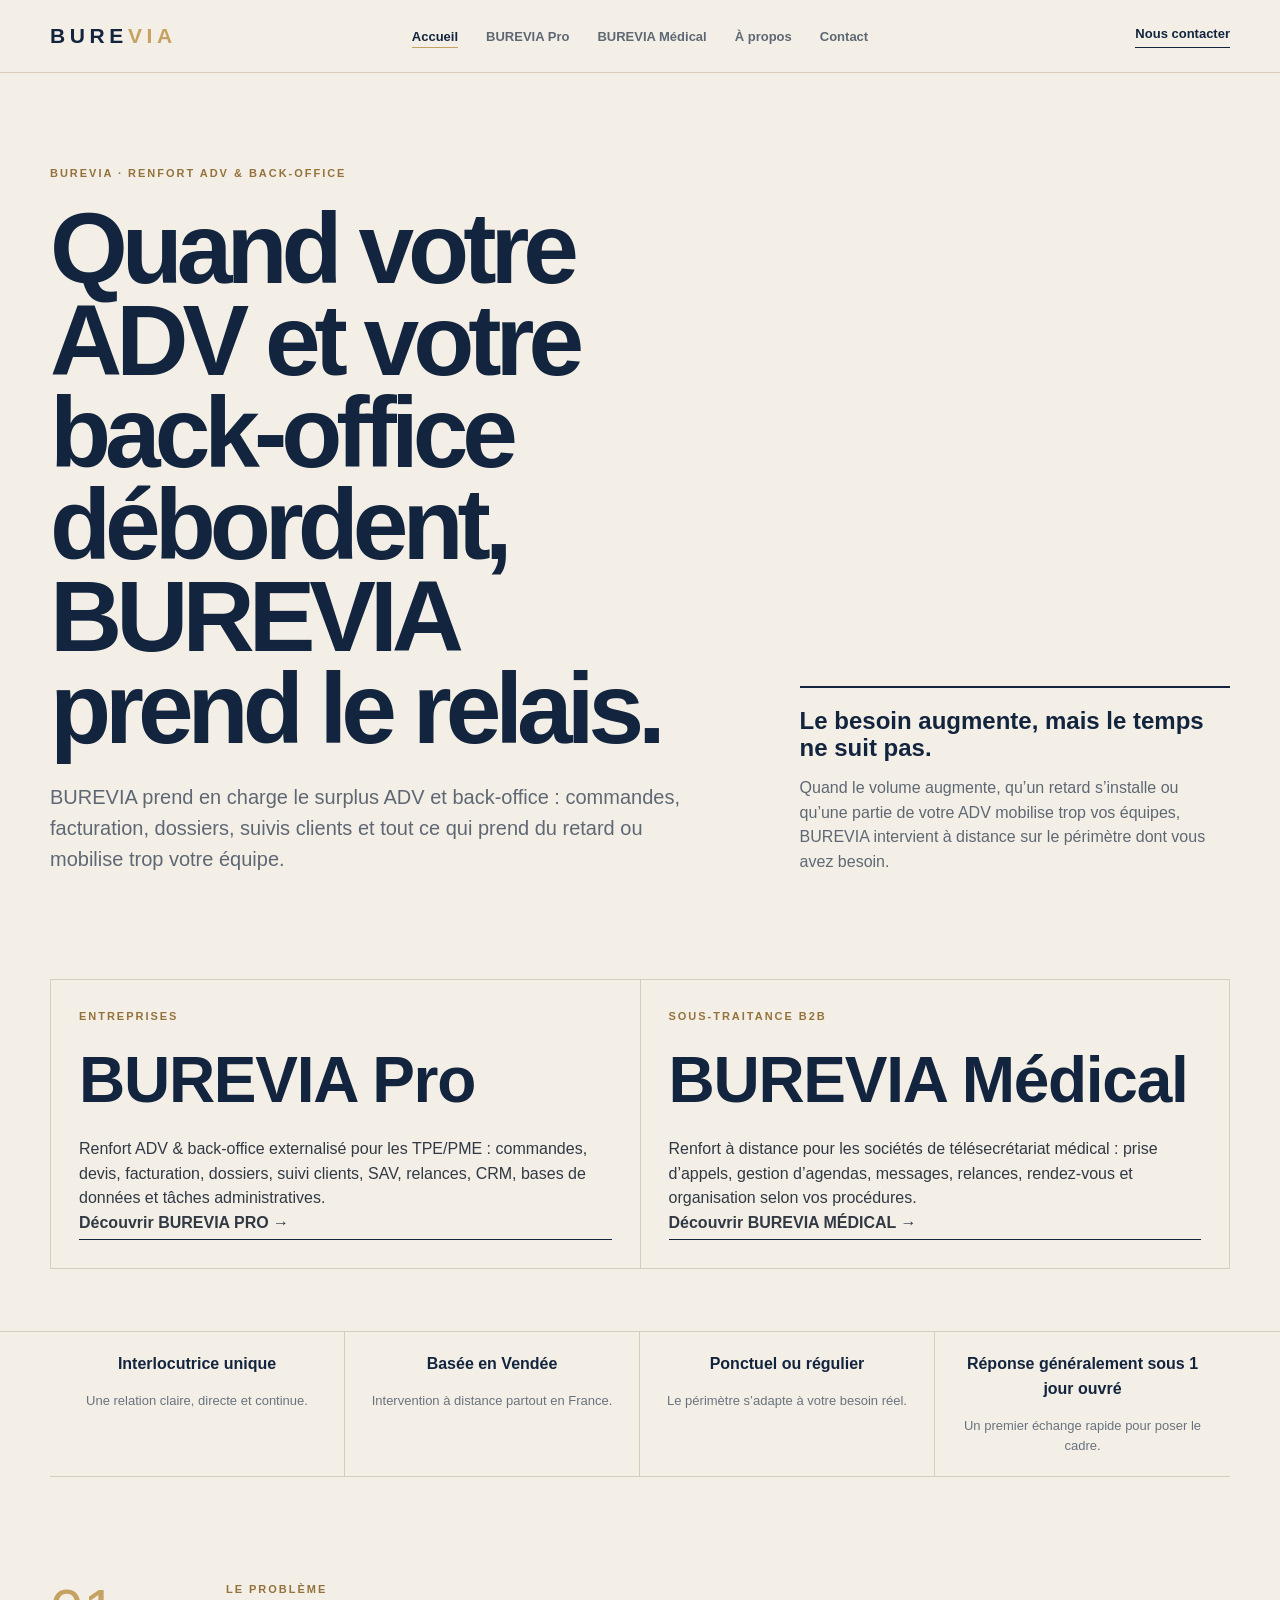
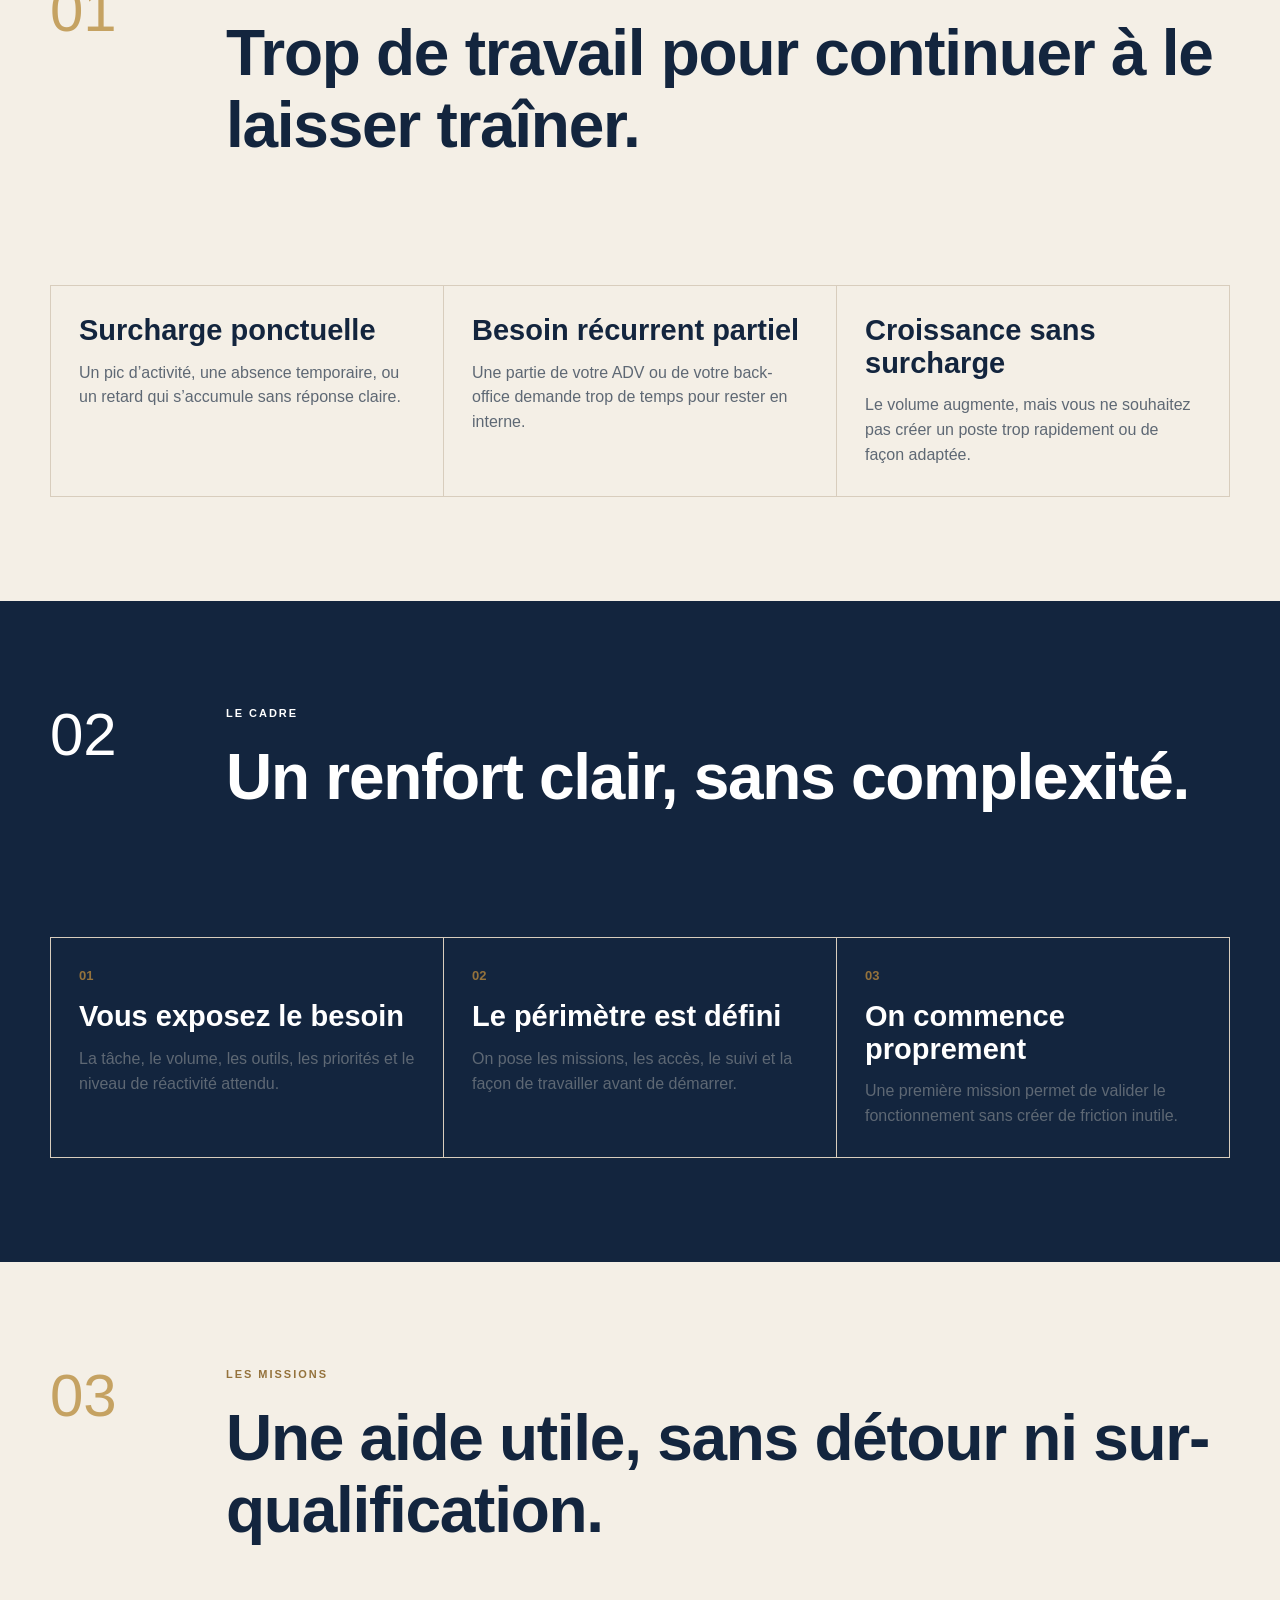
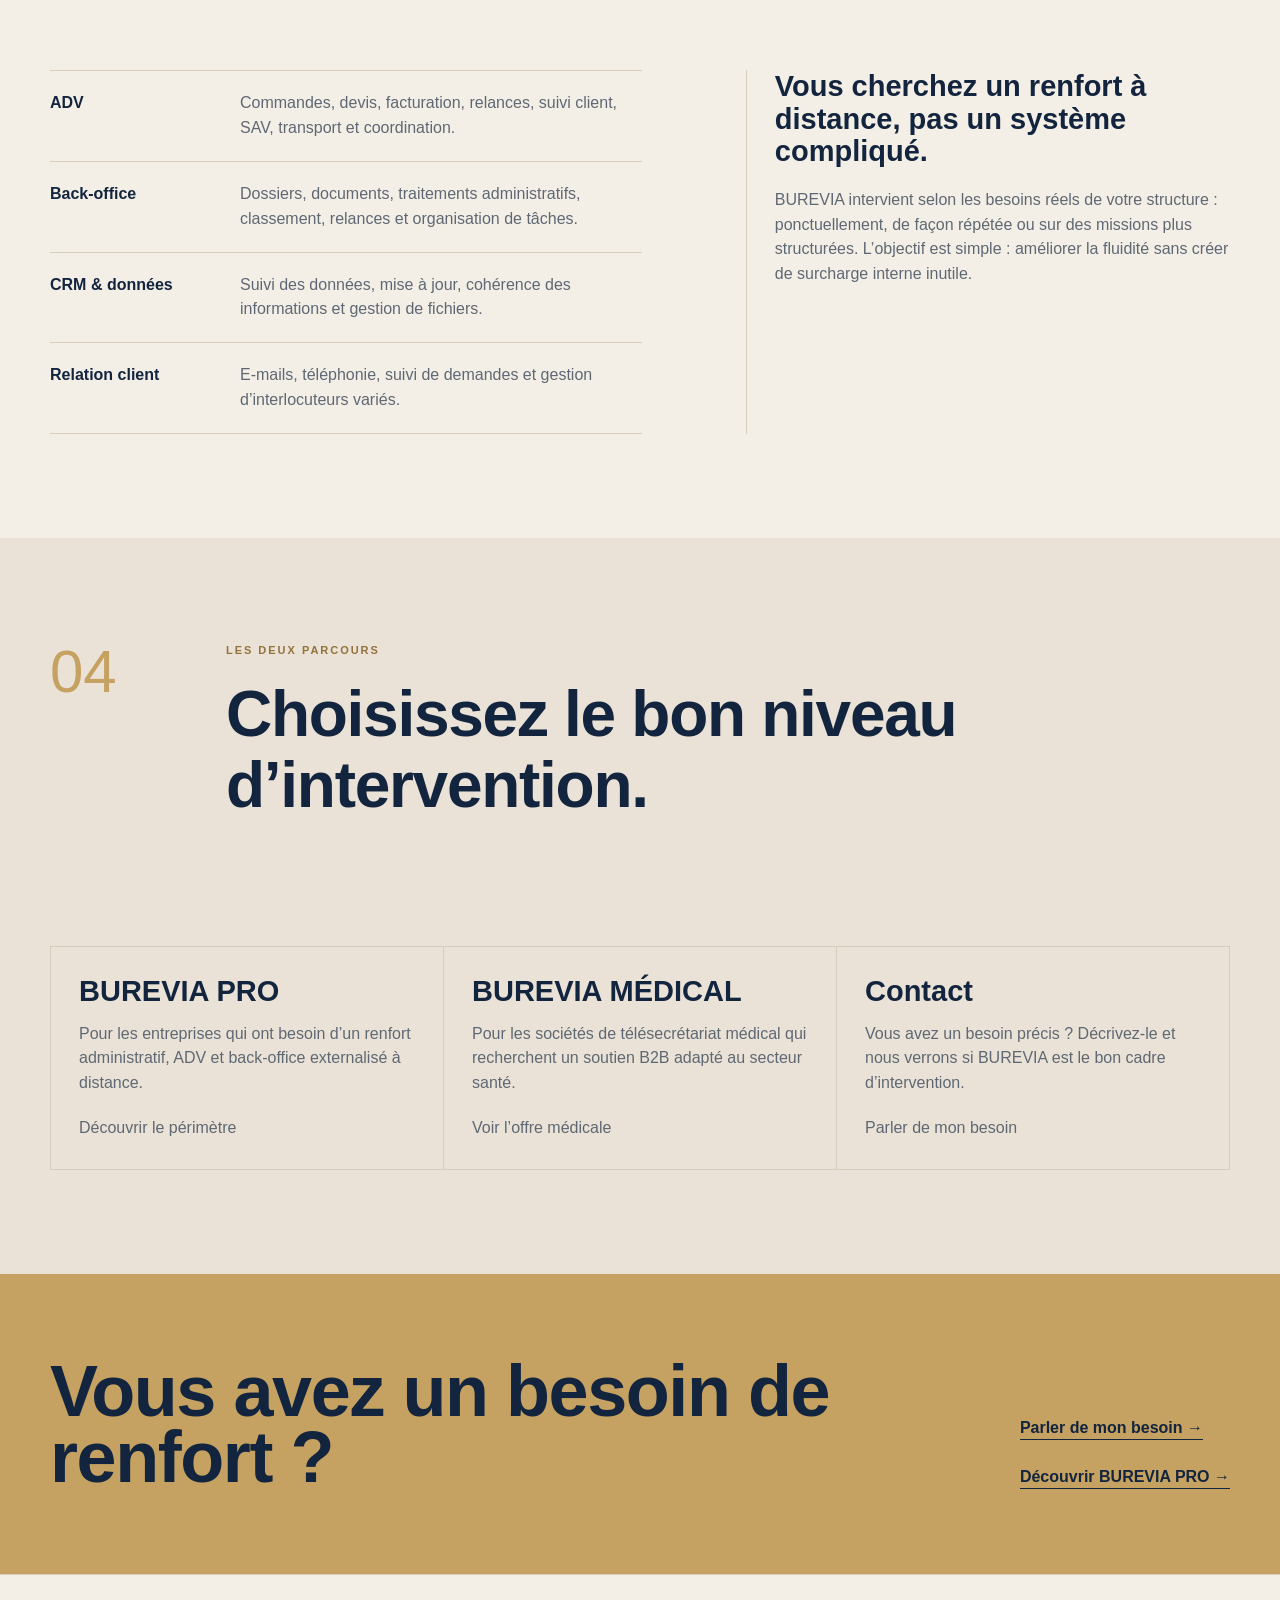
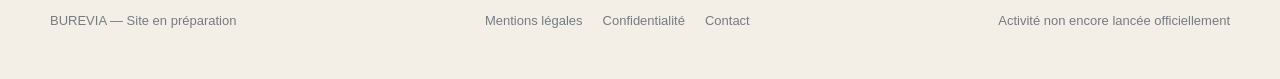
==== commit ffebe20a: "V9 step 8: final audit fixes" ====
--- a/index.html
+++ b/index.html
@@ -3,7 +3,7 @@
   <head>
     <meta charset="utf-8">
     <meta name="viewport" content="width=device-width,initial-scale=1">
-    <title>BUREVIA | Renfort ADV & back-office à distance</title>
+    <title>BUREVIA | Renfort ADV &amp; back-office à distance</title>
     <meta name="description" content="Quand votre ADV et votre back-office débordent, BUREVIA prend le relais. Un renfort administratif et ADV à distance pour les TPE/PME.">
     <meta name="robots" content="noindex,nofollow">
     <link rel="canonical" href="https://burevia.github.io/">
@@ -12,10 +12,10 @@
     <meta property="og:type" content="website">
     <meta property="og:locale" content="fr_FR">
     <meta property="og:site_name" content="BUREVIA">
-    <meta property="og:title" content="BUREVIA | Renfort ADV & back-office à distance">
+    <meta property="og:title" content="BUREVIA | Renfort ADV &amp; back-office à distance">
     <meta property="og:description" content="Quand votre ADV et votre back-office débordent, BUREVIA prend le relais. Un renfort administratif et ADV à distance pour les TPE/PME.">
     <meta name="twitter:card" content="summary">
-    <meta name="twitter:title" content="BUREVIA | Renfort ADV & back-office à distance">
+    <meta name="twitter:title" content="BUREVIA | Renfort ADV &amp; back-office à distance">
     <meta name="twitter:description" content="Quand votre ADV et votre back-office débordent, BUREVIA prend le relais.">
     <link rel="stylesheet" href="styles.css">
     <script type="application/ld+json">
@@ -64,7 +64,7 @@
 
             <aside class="side" aria-label="Problème et solution">
               <strong>Le besoin augmente, mais le temps ne suit pas.</strong>
-              <p>Quand le volume augmente, qu’un retard s’installe ou qu’une partie de votre ADV mobilise trop vos équipes, BUREVIA intervient à distance sur le périmètre dont vous avez réellement besoin. Vous gardez votre organisation et vos outils ; BUREVIA prend le relais ponctuellement ou chaque mois.</p>
+              <p>Quand le volume augmente, qu’un retard s’installe ou qu’une partie de votre ADV mobilise trop vos équipes, BUREVIA intervient à distance sur le périmètre dont vous avez besoin.</p>
             </aside>
           </div>
 
@@ -73,7 +73,7 @@
               <div>
                 <div class="eyebrow">Entreprises</div>
                 <h2>BUREVIA Pro</h2>
-                <p>Renfort ADV &amp; back-office externalisé pour les TPE/PME : commandes, devis, facturation, dossiers, suivi clients, SAV, relances, CRM, bases de données et tâches administratives récurrentes.</p>
+                <p>Renfort ADV &amp; back-office externalisé pour les TPE/PME : commandes, devis, facturation, dossiers, suivi clients, SAV, relances, CRM, bases de données et tâches administratives.</p>
               </div>
               <a href="pro.html">Découvrir BUREVIA PRO →</a>
             </article>
@@ -104,7 +104,7 @@
           <span>Le périmètre s’adapte à votre besoin réel.</span>
         </div>
         <div>
-          <b>Réponse sous 1 jour ouvré</b>
+          <b>Réponse généralement sous 1 jour ouvré</b>
           <span>Un premier échange rapide pour poser le cadre.</span>
         </div>
       </div>
@@ -130,7 +130,7 @@
             </div>
             <div class="result">
               <h3>Croissance sans surcharge</h3>
-              <p>Le volume augmente, mais vous ne souhaitez pas créer un poste trop rapidement ou de façon malad adaptée.</p>
+              <p>Le volume augmente, mais vous ne souhaitez pas créer un poste trop rapidement ou de façon adaptée.</p>
             </div>
           </div>
         </div>
@@ -188,7 +188,7 @@
 
             <aside class="aside">
               <h3>Vous cherchez un renfort à distance, pas un système compliqué.</h3>
-              <p>BUREVIA intervient selon les besoins réels de votre structure : ponctuellement, de façon répétée ou sur des missions plus structurées. L’objectif est simple : améliorer le rythme de votre activité sans surcharger votre équipe ni créer de rupture dans votre organisation.</p>
+              <p>BUREVIA intervient selon les besoins réels de votre structure : ponctuellement, de façon répétée ou sur des missions plus structurées. L’objectif est simple : améliorer la fluidité sans créer de surcharge interne inutile.</p>
             </aside>
           </div>
         </div>
--- a/styles.css
+++ b/styles.css
@@ -202,6 +202,8 @@
   list-style: none;
   margin: 0;
   padding: 0;
+  flex-wrap: wrap;
+  justify-content: center;
 }
 
 nav a {
@@ -687,10 +689,76 @@
 .item b { color: var(--gold2); }
 .item span { color: var(--text-light); }
 
+.contact-shell {
+  max-width: 980px;
+  margin: 0 auto;
+}
+
+.contact-grid {
+  display: grid;
+  grid-template-columns: 0.9fr 1.1fr;
+  gap: 48px;
+  align-items: start;
+}
+
+.intro { padding-top: 8px; }
+
+.contact-card {
+  background: rgba(255, 255, 255, 0.35);
+  border: 1px solid var(--border-color);
+  border-radius: var(--radius-lg);
+  padding: 24px;
+}
+
+form {
+  max-width: 100%;
+}
+
+.form-grid {
+  display: grid;
+  grid-template-columns: repeat(2, minmax(0, 1fr));
+  gap: 20px;
+}
+
+.full { grid-column: 1 / -1; }
+
+.field-note {
+  font-size: 13px;
+  color: var(--text-secondary);
+  margin-top: 6px;
+}
+
+.medical-warning {
+  background: #fffaf1;
+  border: 1px solid rgba(149, 114, 60, 0.35);
+  color: var(--navy);
+  padding: 16px 18px;
+  border-left: 4px solid var(--gold);
+  margin-top: 20px;
+  font-size: 14px;
+}
+
+.compact { margin-top: 24px; }
+
+.meta-list {
+  border-top: 1px solid var(--border-color);
+  margin-top: 28px;
+}
+
+.meta-item {
+  display: grid;
+  grid-template-columns: 36px 1fr;
+  gap: 16px;
+  border-bottom: 1px solid var(--border-color);
+  padding: 16px 0;
+}
+
+.meta-item b { color: var(--gold2); }
+
 @media (max-width: 950px) {
-  nav { display: none; }
+  nav { display: flex; }
   .top { grid-template-columns: 1fr auto; }
-  .hero-grid, .two, .proof { grid-template-columns: 1fr; }
+  .hero-grid, .two, .proof, .contact-grid, .form-grid { grid-template-columns: 1fr; }
   .pathways { grid-template-columns: 1fr; }
   .trust { grid-template-columns: repeat(2, 1fr); }
   .results, .process { grid-template-columns: 1fr; }
